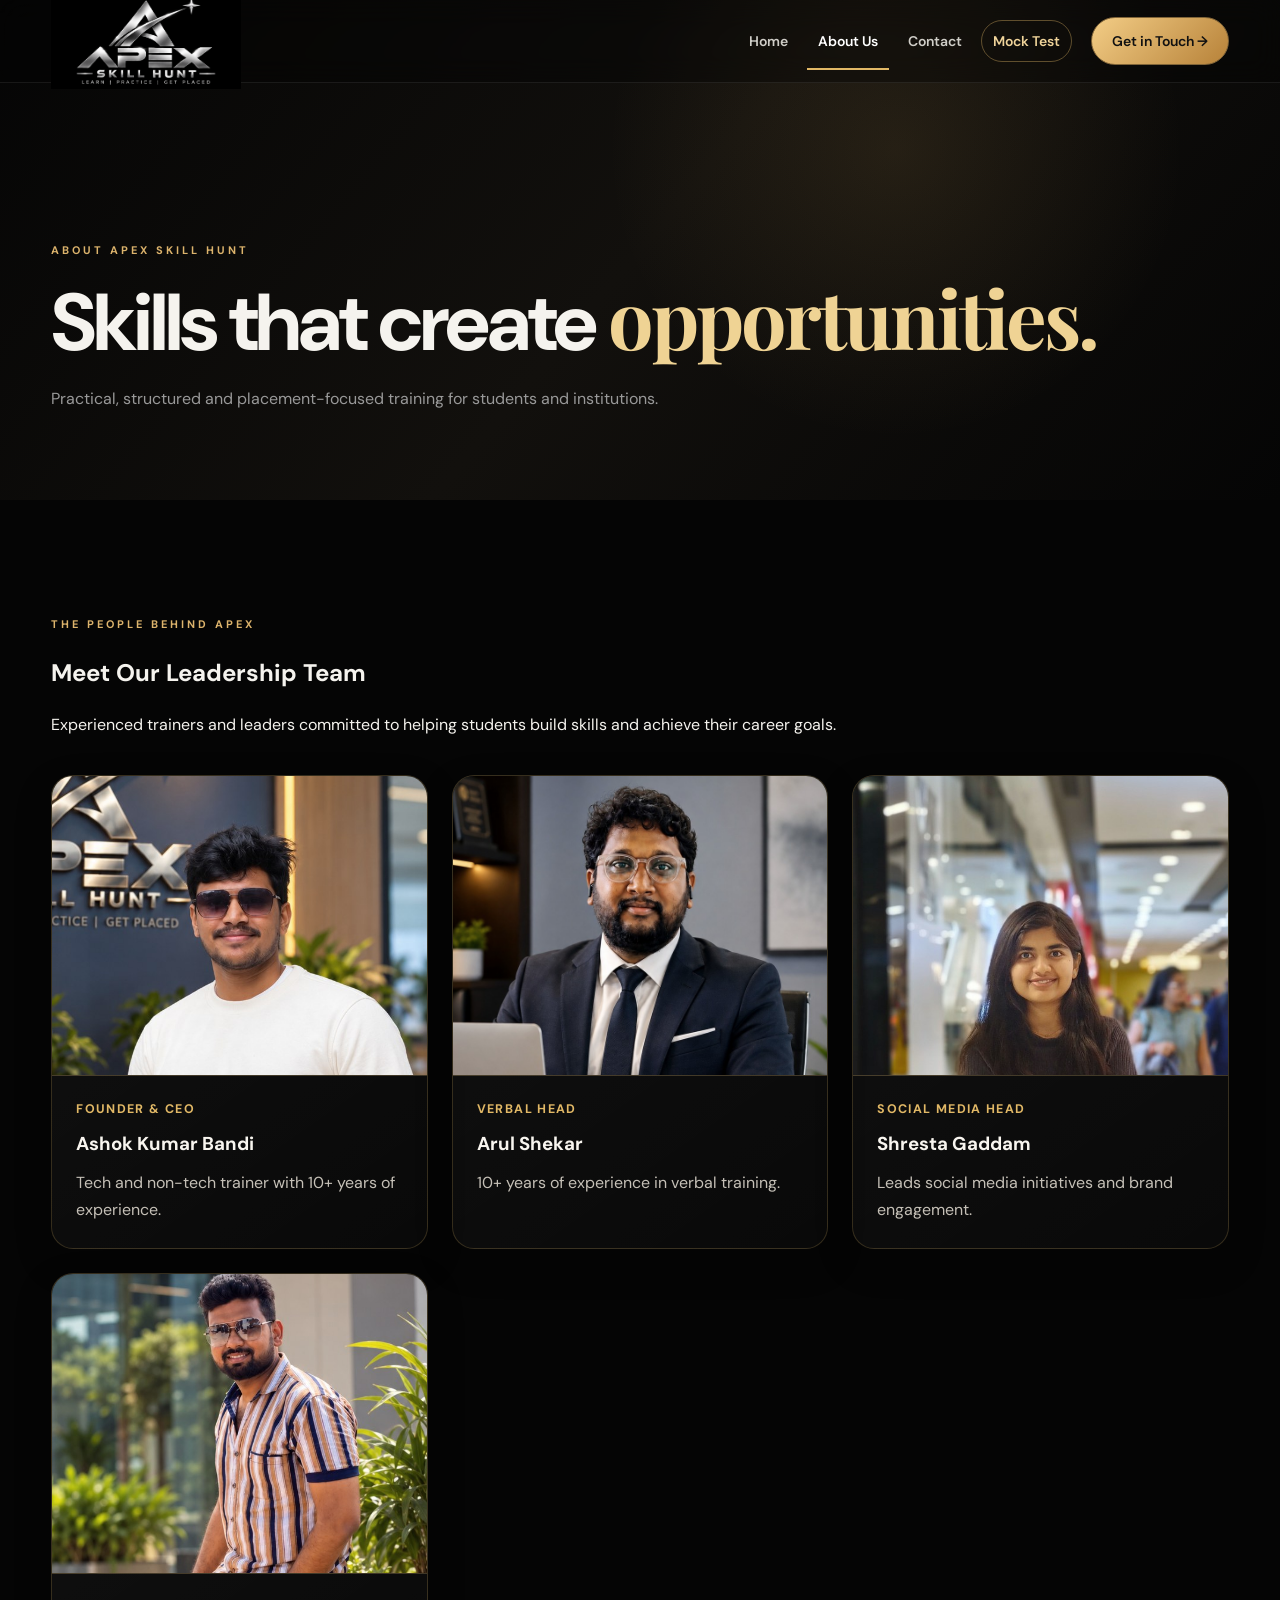
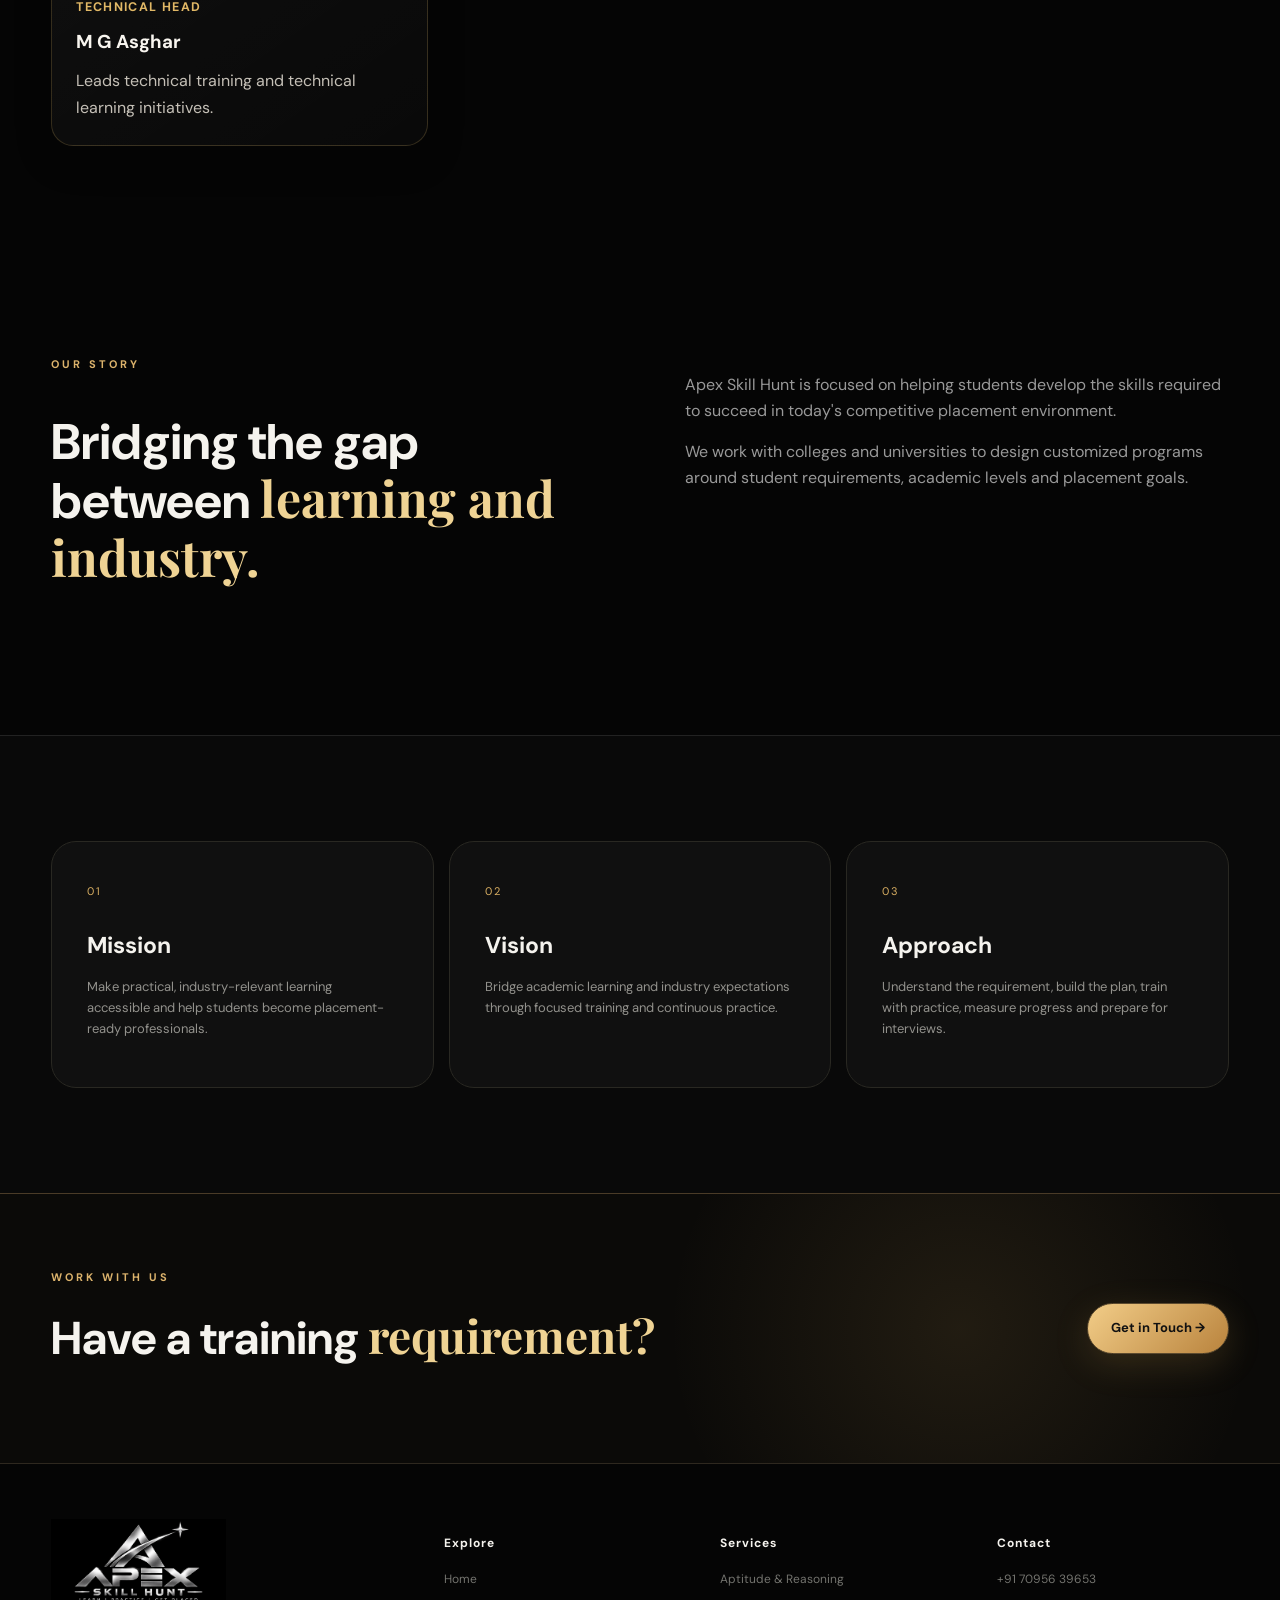
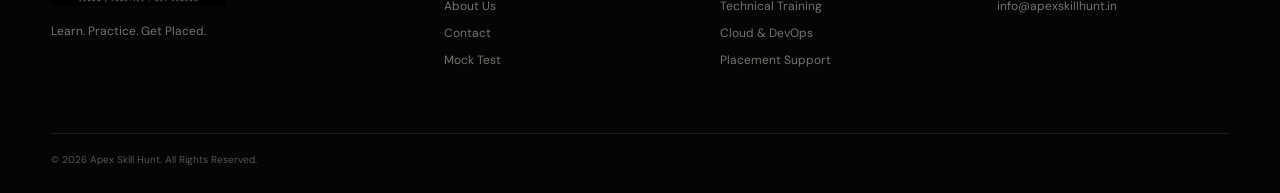
==== about.html @ 74e63c84 "Initial Apex Skill Hunt main website" ====
<!DOCTYPE html>
<html lang="en"><head><meta charset="UTF-8"><meta name="viewport" content="width=device-width,initial-scale=1.0"><title>About Us | Apex Skill Hunt</title><link rel="icon" href="assets/apex-logo.png"><link href="https://fonts.googleapis.com/css2?family=DM+Sans:wght@400;500;600;700&family=Playfair+Display:wght@600;700&display=swap" rel="stylesheet"><link rel="stylesheet" href="styles.css"></head>
<body>
<header class="site-header" id="header"><div class="container nav"><a class="brand" href="index.html"><img src="assets/apex-logo.png" alt="Apex Skill Hunt"></a><button class="menu">☰</button><nav><a href="index.html">Home</a><a class="active" href="about.html">About Us</a><a href="contact.html">Contact</a><a class="mock-test-link" href="#" data-link-pending="true" title="Mock Test link will be added soon">Mock Test</a><a class="nav-button" href="contact.html">Get in Touch →</a></nav></div></header>
<main>
<section class="page-hero"><div class="container reveal"><div class="eyebrow">ABOUT APEX SKILL HUNT</div><h1>Skills that create <em>opportunities.</em></h1><p>Practical, structured and placement-focused training for students and institutions.</p></div></section>
<section class="section team-section" id="leadership">
  <div class="container">
    <div class="section-heading reveal">
      <p class="eyebrow">THE PEOPLE BEHIND APEX</p>
      <h2>Meet Our <span class="gold-text">Leadership Team</span></h2>
      <p>Experienced trainers and leaders committed to helping students build skills and achieve their career goals.</p>
    </div>
    <div class="team-grid">
      <article class="team-card reveal">
        <div class="team-photo"><img src="assets/team-ashok.jpg" alt="Ashok Kumar Bandi, Founder and CEO" loading="lazy"></div>
        <div class="team-info">
          <p class="team-role">Founder &amp; CEO</p>
          <h3>Ashok Kumar Bandi</h3>
          <p>Tech and non-tech trainer with 10+ years of experience.</p>
        </div>
      </article>
      <article class="team-card reveal">
        <div class="team-photo"><img src="assets/team-arul.jpg" alt="Arul Shekar, Verbal Head" loading="lazy"></div>
        <div class="team-info">
          <p class="team-role">Verbal Head</p>
          <h3>Arul Shekar</h3>
          <p>10+ years of experience in verbal training.</p>
        </div>
      </article>
      <article class="team-card reveal">
        <div class="team-photo"><img src="assets/team-shresta.jpg" alt="Shresta Gaddam, Social Media Head" loading="lazy"></div>
        <div class="team-info">
          <p class="team-role">Social Media Head</p>
          <h3>Shresta Gaddam</h3>
          <p>Leads social media initiatives and brand engagement.</p>
        </div>
      </article>
      <article class="team-card reveal">
        <div class="team-photo"><img src="assets/team-asghar.jpg" alt="M G Asghar, Technical Head" loading="lazy"></div>
        <div class="team-info">
          <p class="team-role">Technical Head</p>
          <h3>M G Asghar</h3>
          <p>Leads technical training and technical learning initiatives.</p>
        </div>
      </article>
    </div>
  </div>
</section>
<section class="section about-grid"><div class="container two-col"><div class="reveal"><div class="eyebrow">OUR STORY</div><h2>Bridging the gap between <em>learning and industry.</em></h2></div><div class="reveal delay-2"><p> Apex Skill Hunt is focused on helping students develop the skills required to succeed in today's competitive placement environment.</p><p>We work with colleges and universities to design customized programs around student requirements, academic levels and placement goals.</p></div></div></section>
<section class="section dark-section"><div class="container value-grid"><article class="pop"><span>01</span><h3>Mission</h3><p>Make practical, industry-relevant learning accessible and help students become placement-ready professionals.</p></article><article class="pop"><span>02</span><h3>Vision</h3><p>Bridge academic learning and industry expectations through focused training and continuous practice.</p></article><article class="pop"><span>03</span><h3>Approach</h3><p>Understand the requirement, build the plan, train with practice, measure progress and prepare for interviews.</p></article></div></section>
<section class="cta"><div class="container cta-inner reveal"><div><div class="eyebrow">WORK WITH US</div><h2>Have a training <em>requirement?</em></h2></div><a class="btn gold" href="contact.html">Get in Touch →</a></div></section>





</main>



<footer><div class="container footer-grid"><div><img src="assets/apex-logo.png" class="footer-logo"><p>Learn. Practice. Get Placed.</p></div><div><h4>Explore</h4><a href="index.html">Home</a><a href="about.html">About Us</a><a href="contact.html">Contact</a><a class="mock-test-link" href="#" data-link-pending="true" title="Mock Test link will be added soon">Mock Test</a></div><div><h4>Services</h4><span>Aptitude & Reasoning</span><span>Technical Training</span><span>Cloud & DevOps</span><span>Placement Support</span></div><div><h4>Contact</h4><a href="tel:+917095639653">+91 70956 39653</a><a href="mailto:info@apexskillhunt.in">info@apexskillhunt.in</a></div></div><div class="container copyright">© 2026 Apex Skill Hunt. All Rights Reserved.</div></footer>
<script src="script.js"></script></body></html>
---- styles.css ----
*{box-sizing:border-box}html{scroll-behavior:smooth;scroll-padding-top:90px}body{margin:0;background:#050505;color:#f5f3ee;font-family:"DM Sans",Arial,sans-serif;line-height:1.6;overflow-x:hidden}a{text-decoration:none;color:inherit}.container{width:min(1180px,92%);margin:auto}.site-header{position:fixed;top:0;left:0;right:0;z-index:50;background:rgba(3,3,3,.38);backdrop-filter:blur(14px);border-bottom:1px solid rgba(255,255,255,.08);transition:.35s}.site-header.scrolled{background:rgba(4,4,4,.94);border-color:#4a3923;box-shadow:0 12px 40px #000}.nav{height:82px;display:flex;align-items:center;justify-content:space-between}.brand img{width:190px;display:block}.nav nav{display:flex;align-items:center;gap:30px;font-size:14px;font-weight:600}.nav nav>a{color:#d0cec8;position:relative}.nav nav>a:hover,.nav nav .active{color:#fff}.nav .active:after{content:"";position:absolute;left:0;right:0;bottom:-9px;height:2px;background:#e1b866}.nav-button{padding:12px 20px;border:1px solid #806438;border-radius:999px!important;background:linear-gradient(135deg,#f3cd86,#b78239);color:#111!important}.menu{display:none;background:none;border:0;color:#fff;font-size:25px}.hero{height:760px;min-height:100svh;position:relative;display:flex;align-items:center;overflow:hidden}.hero-image{position:absolute;inset:-3%;background-image:url("https://images.unsplash.com/photo-1522202176988-66273c2fd55f?auto=format&fit=crop&w=2200&q=90");background-size:cover;background-position:center;transform:scale(1.03);animation:heroZoom 14s ease-in-out infinite alternate}.hero-overlay{position:absolute;inset:0;background:linear-gradient(90deg,rgba(0,0,0,.95) 0%,rgba(0,0,0,.80) 43%,rgba(0,0,0,.33) 72%,rgba(0,0,0,.66) 100%),linear-gradient(0deg,rgba(0,0,0,.78),transparent 35%)}.hero-inner{position:relative;z-index:2;display:grid;grid-template-columns:1fr 310px;gap:60px;align-items:center;padding-top:50px}.eyebrow{font-size:11px;letter-spacing:3px;color:#dcb36c;font-weight:700}.hero h1,.page-hero h1{font-size:clamp(48px,6.3vw,82px);line-height:1.02;letter-spacing:-3px;margin:16px 0 22px;font-weight:700}.hero h1 em,.page-hero h1 em,h2 em{font-family:"Playfair Display",serif;color:#efd394;font-style:normal}.hero-copy>p{max-width:600px;color:#dedbd4;font-size:17px}.actions{display:flex;gap:14px;margin-top:28px}.btn{display:inline-flex;align-items:center;gap:15px;padding:14px 23px;border-radius:999px;border:1px solid #5c4a2e;font-weight:700;font-size:13px;transition:.3s}.btn:hover{transform:translateY(-3px)}.btn.gold{background:linear-gradient(135deg,#f2cd88,#b9833d);color:#111;box-shadow:0 10px 35px rgba(207,161,78,.18)}.btn.ghost{border-color:#c4a463;color:#fff;background:rgba(0,0,0,.22)}.side-card{border:1px solid #6c5530;border-radius:24px;padding:22px;background:rgba(10,10,10,.64);backdrop-filter:blur(10px)}.side-card div{display:flex;align-items:center;gap:15px;padding:17px 0;border-bottom:1px solid rgba(255,255,255,.14)}.side-card div:last-child{border:0}.side-card b{color:#edc978;font-size:23px;width:28px;text-align:center}.side-card span{font-size:14px}.hero-curve{position:absolute;bottom:-90px;left:-5%;width:110%;height:150px;border-radius:50% 50% 0 0;background:#070707;border-top:1px solid #725b35}.section{padding:105px 0}.services{background:#070707}.section-head{max-width:760px;margin-bottom:44px}.section-head.compact{margin-bottom:30px}.section-head h2{font-size:48px;line-height:1.08;letter-spacing:-1.5px;margin:12px 0}.section-head p{color:#888;font-size:14px}.service-grid{display:grid;grid-template-columns:repeat(3,1fr);gap:15px}.service{position:relative;min-height:255px;padding:29px;border:1px solid #292822;border-radius:25px;background:linear-gradient(145deg,#141414,#090909);transition:.45s cubic-bezier(.22,1,.36,1);overflow:hidden}.service:after{content:"";position:absolute;left:-30%;right:-30%;top:0;height:1px;background:#d9ad5b;opacity:.6;transform:translateX(-50%);transition:.6s}.service:hover{transform:translateY(-8px);border-color:#5e4b2d;box-shadow:0 25px 60px #000}.service:hover:after{transform:translateX(50%)}.number{position:absolute;right:24px;top:22px;color:#57564f;font-size:11px}.service-icon{color:#edc978;font-size:28px;margin-bottom:22px}.service h3{font-size:20px;margin:0 0 9px}.service p{font-size:13px;color:#96948e;max-width:290px}.split-section{background:linear-gradient(120deg,#0a0a0a,#11100d,#080808)}.split-grid{display:grid;grid-template-columns:1fr 1fr;gap:75px;align-items:center}.split-copy h2{font-size:49px;line-height:1.1;margin:14px 0}.split-copy>p{color:#999;max-width:570px}.mini-stats{display:flex;gap:0;margin-top:35px;border-top:1px solid #2b2a26}.mini-stats div{padding:18px 25px 0 0;margin-right:25px;border-right:1px solid #2b2a26}.mini-stats strong{display:block;color:#e5be72;font-size:11px}.mini-stats span{font-size:12px;color:#aaa}.student-photo{height:500px;border-radius:30px;overflow:hidden;border:1px solid #493b27;position:relative}.student-photo img{width:100%;height:100%;object-fit:cover;transition:transform 1s}.student-photo:hover img{transform:scale(1.05)}.photo-caption{position:absolute;bottom:20px;left:20px;border:1px solid #725a35;background:rgba(0,0,0,.62);backdrop-filter:blur(8px);padding:10px 15px;border-radius:999px;font-size:11px;letter-spacing:1px;color:#eac879}.partners{background:#050505}.partner-block+.partner-block{margin-top:90px}.logo-grid{display:grid;gap:14px}.college-grid{grid-template-columns:repeat(4,1fr)}.company-grid{grid-template-columns:repeat(5,1fr)}.logo-card{min-height:125px;border:1px solid #2b2924;border-radius:22px;background:linear-gradient(145deg,#121212,#090909);display:flex;flex-direction:column;align-items:center;justify-content:center;text-align:center;padding:20px;transition:.4s}.logo-card:hover{transform:translateY(-6px);border-color:#6b542e;box-shadow:0 18px 45px #000}.logo-text{font-weight:800;line-height:1.05}.logo-text.vignan{color:#f0e7e1;font-size:19px}.logo-text.seat{color:#d9dfd4;font-size:29px}.logo-text.mmu{color:#e5e5e5;font-size:28px}.logo-text.shiv{color:#e34d3f;font-size:17px}.logo-card small{color:#777;margin-top:9px;font-size:10px}.company{font-size:21px;font-weight:800;color:#f0f0ed;min-height:105px}.company:nth-child(1){color:#df343d}.company:nth-child(2){color:#f0f0ee}.company:nth-child(3){color:#e83a35}.company.google{color:#4f91ff}.company.amazon{color:#f4f1e9;background:#fff}.company.amazon span{display:block;color:#f0a21b;font-size:9px;margin-top:-3px}.experiences{background:#090909}.experience-grid{display:grid;grid-template-columns:1.3fr .85fr .85fr;gap:15px}.experience-card{height:390px;border-radius:28px;overflow:hidden;border:1px solid #302e29;position:relative;background:#111}.experience-card img{width:100%;height:100%;object-fit:cover;transition:1s}.experience-card:after{content:"";position:absolute;inset:0;background:linear-gradient(0deg,rgba(0,0,0,.9),transparent 60%)}.experience-card:hover img{transform:scale(1.06)}.experience-card>div{position:absolute;left:25px;bottom:24px;z-index:2}.experience-card span{font-size:10px;letter-spacing:2px;color:#e3bd73;text-transform:uppercase}.experience-card h3{font-size:23px;margin:7px 0}.testimonial-row{display:grid;grid-template-columns:repeat(3,1fr);gap:14px;margin-top:15px}.testimonial{border:1px solid #292824;border-radius:22px;background:#0d0d0d;padding:25px}.testimonial>b{font-family:"Playfair Display";font-size:40px;color:#e0b965}.testimonial p{color:#aaa;font-size:13px;min-height:64px}.testimonial strong{display:block;font-size:12px}.testimonial small{color:#6f6f6a;font-size:10px}.cta{padding:75px 0;border-top:1px solid #4a3b27;border-bottom:1px solid #2e281f;background:radial-gradient(circle at 75% 50%,rgba(215,172,94,.11),transparent 30%),#0b0a08}.cta-inner{display:flex;align-items:center;justify-content:space-between;gap:35px}.cta h2{font-size:46px;margin:12px 0}.cta p{color:#888}.page-hero{min-height:500px;padding-top:170px;display:flex;align-items:center;background:radial-gradient(circle at 70% 30%,rgba(218,173,94,.11),transparent 30%),linear-gradient(130deg,#050505,#12100d,#050505)}.page-hero p:last-child{color:#999;max-width:620px}.two-col{display:grid;grid-template-columns:1fr 1fr;gap:90px}.two-col h2{font-size:50px;line-height:1.1}.two-col p{color:#999}.dark-section{background:#090909;border-top:1px solid #222}.value-grid{display:grid;grid-template-columns:repeat(3,1fr);gap:15px}.value-grid article{padding:35px;border:1px solid #292822;border-radius:25px;background:#101010}.value-grid article>span{color:#d8ae62;font-size:11px;letter-spacing:2px}.value-grid h3{font-size:23px;margin:25px 0 10px}.value-grid p{color:#92918c;font-size:13px}.contact-layout{display:grid;grid-template-columns:.8fr 1.2fr;gap:90px}.contact-layout h2{font-size:50px}.contact-layout>div>p{color:#999}.contact-line{display:flex;justify-content:space-between;gap:20px;border-bottom:1px solid #262521;padding:17px 0;font-size:13px}.contact-line b{color:#777}.contact-line a{color:#e2bd75}.contact-form{border:1px solid #2d2b27;border-radius:28px;padding:32px;background:#0e0e0e}.contact-form label{display:block;font-size:11px;color:#888;margin-bottom:17px}.contact-form input,.contact-form textarea{display:block;width:100%;margin-top:7px;padding:14px 16px;border:1px solid #30302b;border-radius:15px;background:#070707;color:#fff;font:inherit;outline:0}.contact-form input:focus,.contact-form textarea:focus{border-color:#a27d43}.form-success{display:none;color:#dcb66d;font-size:11px}.footer-logo{width:175px}.footer-grid{display:grid;grid-template-columns:1.5fr 1fr 1fr 1fr;gap:45px;padding:55px 0}.footer-grid h4{font-size:12px;letter-spacing:1px}.footer-grid a,.footer-grid span,.footer-grid p{display:block;color:#73736e;font-size:12px;margin:8px 0}.copyright{border-top:1px solid #1d1d1a;padding:18px 0 25px;color:#555;font-size:10px}.reveal,.pop{opacity:0;transform:translateY(30px) scale(.96);filter:blur(3px);transition:opacity .8s ease,transform .9s cubic-bezier(.16,1,.3,1),filter .7s ease}.revealed{opacity:1;transform:translateY(0) scale(1);filter:blur(0)}.delay-2{transition-delay:.15s}@keyframes heroZoom{from{transform:scale(1.03)}to{transform:scale(1.10)}}@media(max-width:900px){.nav nav{display:none}.menu{display:block}.hero-inner{grid-template-columns:1fr}.hero-side{display:none}.service-grid,.company-grid{grid-template-columns:1fr 1fr}.college-grid{grid-template-columns:1fr 1fr}.split-grid,.two-col,.contact-layout{grid-template-columns:1fr}.experience-grid{grid-template-columns:1fr 1fr}.experience-card.large{grid-column:1/-1}.testimonial-row{grid-template-columns:1fr}.footer-grid{grid-template-columns:1fr 1fr}.cta-inner{flex-direction:column;align-items:flex-start}}@media(max-width:620px){.brand img{width:145px}.nav{height:70px}.hero{min-height:760px}.hero h1,.page-hero h1{font-size:45px;letter-spacing:-2px}.hero-copy>p{font-size:14px}.actions{flex-direction:column;align-items:flex-start}.section{padding:72px 0}.section-head h2,.split-copy h2,.two-col h2,.contact-layout h2,.cta h2{font-size:36px}.service-grid,.college-grid,.company-grid,.experience-grid,.footer-grid{grid-template-columns:1fr}.experience-card.large{grid-column:auto}.experience-card{height:340px}.student-photo{height:380px}.mini-stats{flex-direction:column}.mini-stats div{border-right:0;border-bottom:1px solid #2b2a26;padding-bottom:13px}.page-hero{min-height:430px;padding-top:125px}.hero-curve{bottom:-105px}}\n

/* Global interaction polish: subtle champagne glow on hover/focus */
:root { --apex-glow: rgba(225, 184, 102, .28); --apex-gold: #e1b866; }
.nav nav > a:not(.nav-button) {
  padding: 9px 11px;
  margin: -9px -11px;
  border-radius: 999px;
  transition: color .25s ease, background .25s ease, box-shadow .25s ease, text-shadow .25s ease, transform .25s ease;
}
.nav nav > a:not(.nav-button):hover,
.nav nav > a:not(.nav-button):focus-visible {
  color: #fff;
  background: rgba(225,184,102,.09);
  box-shadow: 0 0 0 1px rgba(225,184,102,.22), 0 0 22px var(--apex-glow);
  text-shadow: 0 0 12px rgba(255,231,177,.4);
}
.nav .mock-test-link {
  color: #f0d49a !important;
  border: 1px solid rgba(225,184,102,.38);
}
.nav .mock-test-link:hover,
.nav .mock-test-link:focus-visible {
  background: rgba(225,184,102,.16) !important;
  box-shadow: 0 0 0 1px rgba(225,184,102,.35), 0 0 28px rgba(225,184,102,.3) !important;
}
.nav-button, .btn, button, .logo-card, .testimonial, .value-grid article,
.contact-form, .contact-form input, .contact-form textarea, .contact-line a,
.footer-grid a, .side-card, .photo-caption {
  transition: border-color .3s ease, box-shadow .3s ease, background-color .3s ease,
              color .3s ease, transform .3s ease, filter .3s ease;
}
.nav-button:hover, .btn:hover, button:hover {
  box-shadow: 0 0 0 1px rgba(225,184,102,.3), 0 0 26px var(--apex-glow);
  filter: brightness(1.08);
}
.logo-card:hover, .testimonial:hover, .value-grid article:hover {
  border-color: rgba(225,184,102,.75);
  box-shadow: 0 12px 38px rgba(0,0,0,.45), 0 0 25px rgba(225,184,102,.12);
}
.contact-form input:hover, .contact-form textarea:hover,
.contact-form input:focus, .contact-form textarea:focus {
  border-color: #b99557;
  box-shadow: 0 0 0 3px rgba(225,184,102,.08), 0 0 22px rgba(225,184,102,.08);
}
.contact-line a:hover, .footer-grid a:hover {
  color: #f1d18b;
  text-shadow: 0 0 12px rgba(225,184,102,.35);
}
a:focus-visible, button:focus-visible, input:focus-visible, textarea:focus-visible {
  outline: 2px solid #e1b866;
  outline-offset: 4px;
}
@media (prefers-reduced-motion: reduce) {
  *, *::before, *::after { scroll-behavior: auto !important; transition-duration: .01ms !important; animation-duration: .01ms !important; }
}


/* Leadership team cards and photo placeholders */
.team-section { position: relative; }
.team-grid { display:grid; grid-template-columns:repeat(3,minmax(0,1fr)); gap:24px; margin-top:38px; }
.team-card { overflow:hidden; border:1px solid rgba(225,184,102,.2); border-radius:22px; background:linear-gradient(145deg,rgba(255,255,255,.055),rgba(255,255,255,.018)); box-shadow:0 14px 36px rgba(0,0,0,.22); transition:transform .3s ease,border-color .3s ease,box-shadow .3s ease; }
.team-card:hover { transform:translateY(-7px); border-color:rgba(225,184,102,.72); box-shadow:0 18px 42px rgba(0,0,0,.38),0 0 26px rgba(225,184,102,.14); }
.team-photo-placeholder { min-height:260px; display:flex; flex-direction:column; align-items:center; justify-content:center; gap:10px; color:#e1b866; background:radial-gradient(circle at 50% 38%,rgba(225,184,102,.16),transparent 42%),linear-gradient(145deg,#25231f,#111 68%); border-bottom:1px solid rgba(225,184,102,.18); }
.photo-initials { display:grid; place-items:center; width:94px; height:94px; border:1px solid rgba(225,184,102,.65); border-radius:50%; background:rgba(0,0,0,.28); color:#f0d49a; font-family:Georgia,serif; font-size:30px; letter-spacing:2px; box-shadow:0 0 30px rgba(225,184,102,.12); }
.photo-note { color:#b9b3a8; font-size:.78rem; letter-spacing:.08em; text-transform:uppercase; }
.team-info { padding:24px; }
.team-role { margin:0 0 9px; color:#e1b866; font-size:.78rem; font-weight:700; letter-spacing:.11em; text-transform:uppercase; }
.team-info h3 { margin:0 0 10px; color:#f8f5ef; }
.team-info p:last-child { margin:0; color:#c5c0b7; line-height:1.7; }
@media(max-width:850px) { .team-grid { grid-template-columns:repeat(2,minmax(0,1fr)); } }
@media(max-width:580px) { .team-grid { grid-template-columns:1fr; } .team-photo-placeholder { min-height:230px; } }

/* Leadership portraits with hover zoom */
.team-photo { height:280px; overflow:hidden; background:linear-gradient(145deg,#25231f,#111); border-bottom:1px solid rgba(225,184,102,.18); }
.team-photo img { display:block; width:100%; height:100%; object-fit:cover; object-position:center 28%; filter:saturate(.92); transition:transform .55s cubic-bezier(.2,.75,.25,1),filter .4s ease; }
.team-card:hover .team-photo img { transform:scale(1.07); filter:saturate(1.08) brightness(1.04); }
.team-card:hover .team-info { background:rgba(225,184,102,.025); }
@media(max-width:580px) { .team-photo { height:300px; } }

/* Centered leadership portraits */
.team-photo { height: 300px; overflow: hidden; }
.team-photo img {
  width: 100%;
  height: 100%;
  display: block;
  object-fit: cover;
  object-position: center 24%;
  transition: transform .55s cubic-bezier(.2,.75,.25,1), filter .4s ease;
}
.team-card:hover .team-photo img {
  transform: scale(1.045);
  filter: saturate(1.06) brightness(1.04);
}
@media (max-width: 580px) {
  .team-photo { height: 320px; }
  .team-photo img { object-position: center 22%; }
}

/* Real classroom photo gallery: two continuous lanes moving in opposite directions */
.classroom-gallery { overflow: hidden; }
.classroom-gallery .section-head { max-width: 760px; }
.classroom-gallery .section-head p { max-width: 650px; color: var(--muted, #bcb7ae); }
.classroom-marquee {
  width: 100%;
  overflow: hidden;
  margin-top: 24px;
  padding: 4px 0 10px;
  mask-image: linear-gradient(to right, transparent, #000 4%, #000 96%, transparent);
}
.classroom-marquee-second { margin-top: 8px; }
.marquee-track {
  display: flex;
  width: max-content;
  gap: 20px;
  will-change: transform;
}
.marquee-forward { animation: classroom-scroll-left 58s linear infinite; }
.marquee-reverse { animation: classroom-scroll-right 52s linear infinite; }
.classroom-marquee:hover .marquee-track { animation-play-state: paused; }
.classroom-shot {
  position: relative;
  flex: 0 0 clamp(280px, 35vw, 510px);
  height: clamp(190px, 23vw, 300px);
  margin: 0;
  overflow: hidden;
  border-radius: 20px;
  border: 1px solid rgba(225,184,102,.24);
  background: #171614;
  box-shadow: 0 14px 34px rgba(0,0,0,.24);
}
.classroom-shot img {
  width: 100%;
  height: 100%;
  display: block;
  object-fit: cover;
  object-position: center;
  transition: transform .55s ease, filter .45s ease;
}
.classroom-shot::after {
  content: "";
  position: absolute;
  inset: 35% 0 0;
  background: linear-gradient(transparent, rgba(0,0,0,.78));
  pointer-events: none;
}
.classroom-shot figcaption {
  position: absolute;
  z-index: 1;
  left: 18px;
  right: 18px;
  bottom: 16px;
  color: #fff;
  font-size: .95rem;
  font-weight: 600;
  letter-spacing: .02em;
  text-shadow: 0 2px 12px rgba(0,0,0,.55);
}
.classroom-shot:hover {
  border-color: rgba(225,184,102,.75);
  box-shadow: 0 16px 38px rgba(0,0,0,.34), 0 0 24px rgba(225,184,102,.12);
}
.classroom-shot:hover img { transform: scale(1.055); filter: brightness(1.08); }
@keyframes classroom-scroll-left { from { transform: translateX(0); } to { transform: translateX(-50%); } }
@keyframes classroom-scroll-right { from { transform: translateX(-50%); } to { transform: translateX(0); } }
@media (max-width: 600px) {
  .marquee-track { gap: 12px; }
  .classroom-shot { flex-basis: 82vw; height: 210px; border-radius: 16px; }
  .classroom-shot figcaption { left: 14px; bottom: 13px; font-size: .88rem; }
}
@media (prefers-reduced-motion: reduce) {
  .marquee-forward, .marquee-reverse { animation: none; }
  .classroom-marquee { overflow-x: auto; }
}
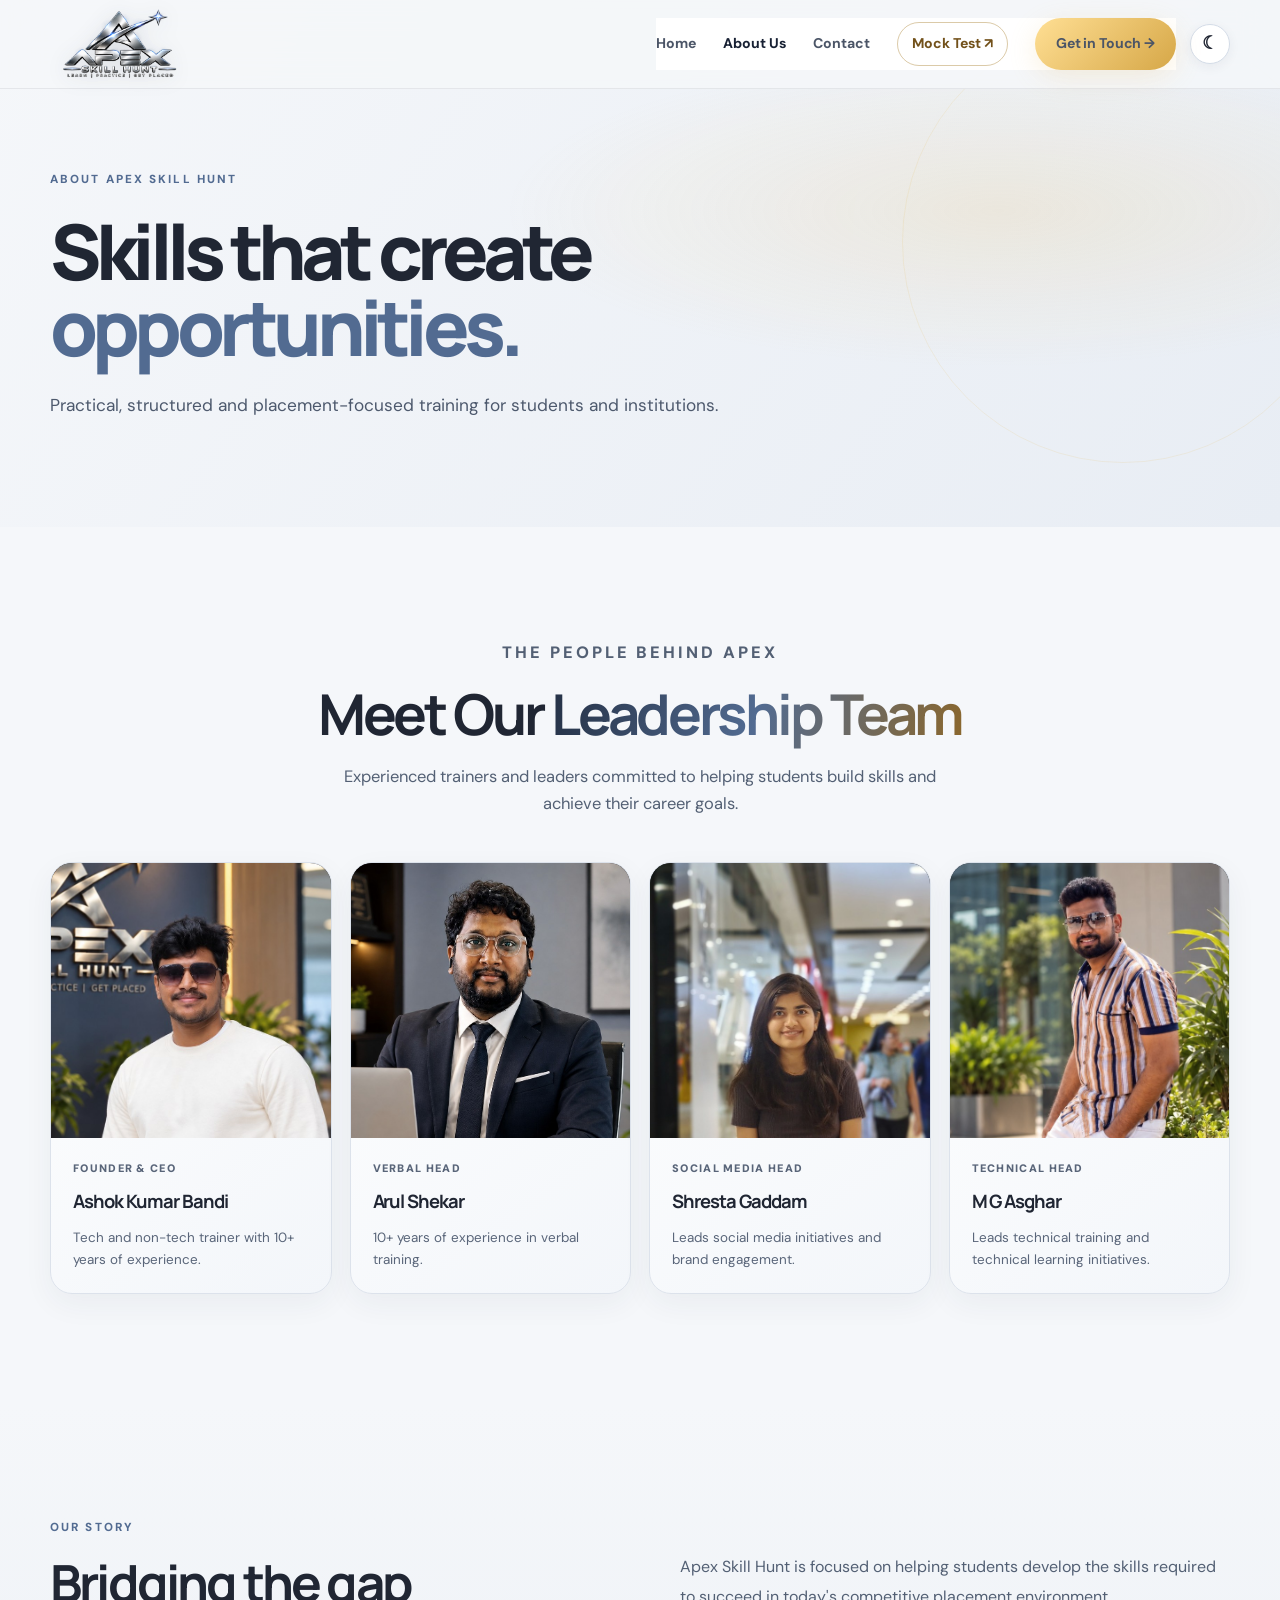
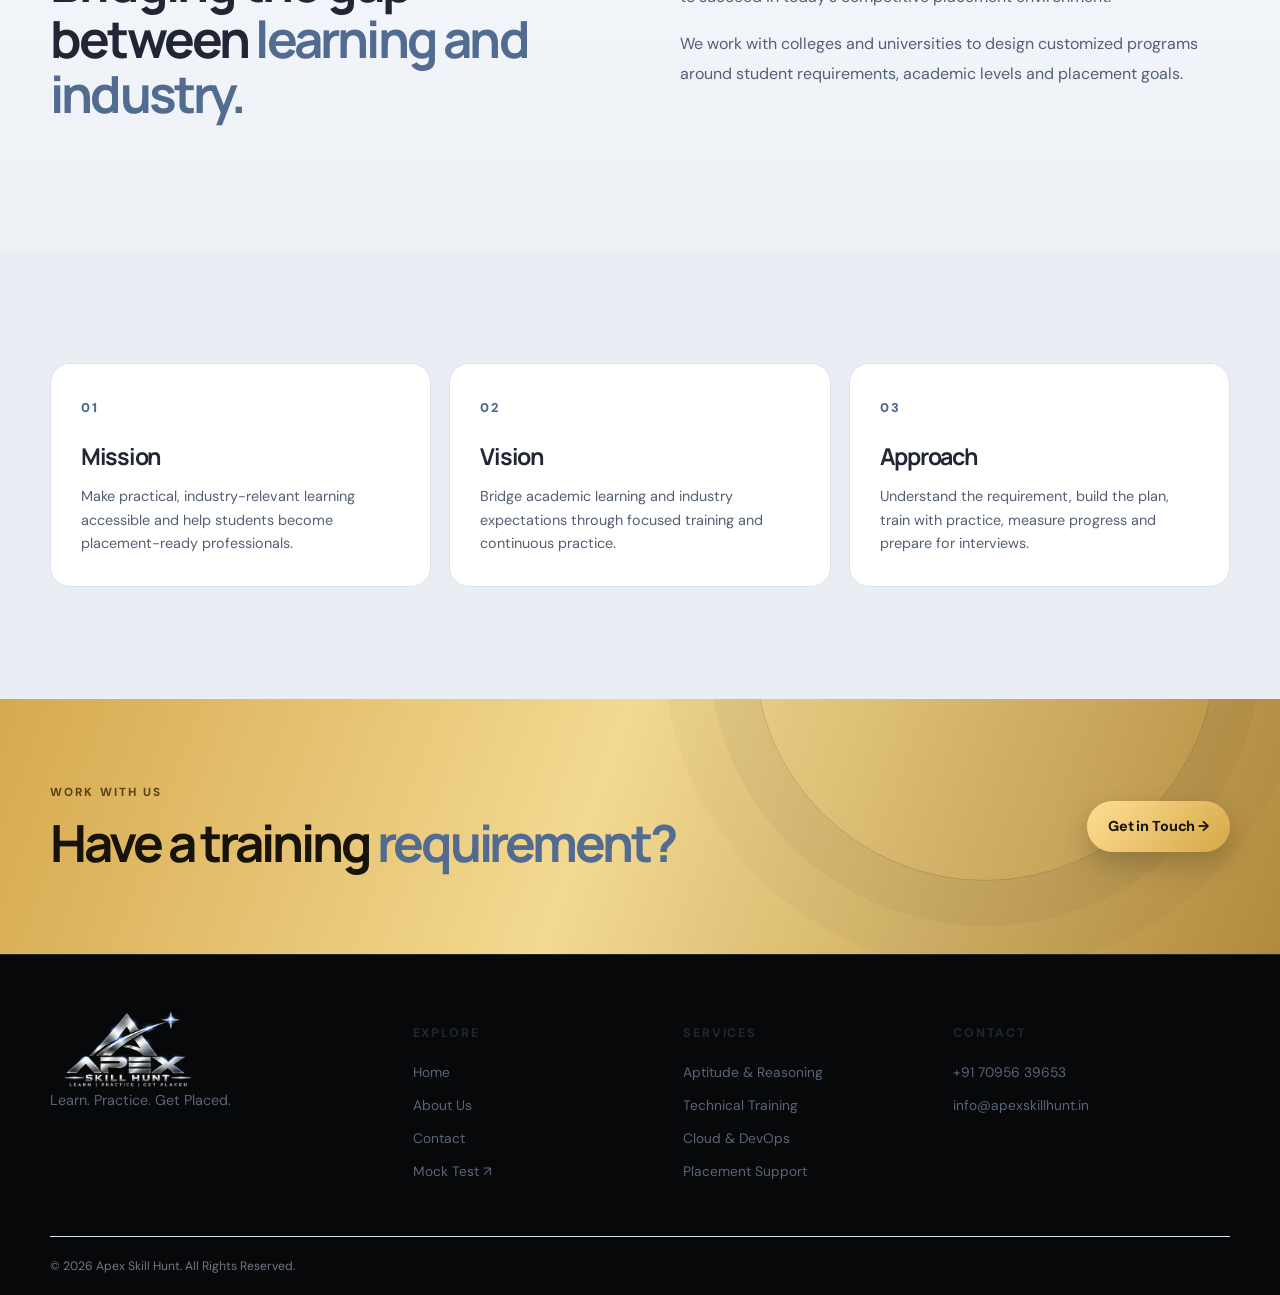
==== commit cf8b9ace: "modern style scrolling" ====
--- a/about.html
+++ b/about.html
@@ -1,7 +1,22 @@
 <!DOCTYPE html>
-<html lang="en"><head><meta charset="UTF-8"><meta name="viewport" content="width=device-width,initial-scale=1.0"><title>About Us | Apex Skill Hunt</title><link rel="icon" href="assets/apex-logo.png"><link href="https://fonts.googleapis.com/css2?family=DM+Sans:wght@400;500;600;700&family=Playfair+Display:wght@600;700&display=swap" rel="stylesheet"><link rel="stylesheet" href="styles.css"></head>
+<html lang="en"><head><meta charset="UTF-8"><meta name="viewport" content="width=device-width,initial-scale=1.0"><meta name="theme-color" content="#08090b"><meta name="description" content="Apex Skill Hunt partners with colleges for practical technical, aptitude, coding and placement-readiness training."><title>About Us | Apex Skill Hunt</title><link rel="icon" href="assets/apex-logo.png"><link href="https://fonts.googleapis.com/css2?family=DM+Sans:wght@400;500;600;700&family=Playfair+Display:wght@600;700&display=swap" rel="stylesheet"><script data-theme-bootstrap>
+(() => {
+  try {
+    const saved = localStorage.getItem('apex-theme');
+    const choice = saved === 'light' || saved === 'dark' ? saved : 'system';
+    const systemDark = window.matchMedia && window.matchMedia('(prefers-color-scheme: dark)').matches;
+    document.documentElement.dataset.themeChoice = choice;
+    document.documentElement.dataset.theme = choice === 'system' ? (systemDark ? 'dark' : 'light') : choice;
+  } catch (_) {
+    const dark = window.matchMedia && window.matchMedia('(prefers-color-scheme: dark)').matches;
+    document.documentElement.dataset.themeChoice = 'system';
+    document.documentElement.dataset.theme = dark ? 'dark' : 'light';
+  }
+})();
+</script>
+<link rel="stylesheet" href="styles.css"></head>
 <body>
-<header class="site-header" id="header"><div class="container nav"><a class="brand" href="index.html"><img src="assets/apex-logo.png" alt="Apex Skill Hunt"></a><button class="menu">☰</button><nav><a href="index.html">Home</a><a class="active" href="about.html">About Us</a><a href="contact.html">Contact</a><a class="mock-test-link" href="#" data-link-pending="true" title="Mock Test link will be added soon">Mock Test</a><a class="nav-button" href="contact.html">Get in Touch →</a></nav></div></header>
+<header class="site-header" id="header"><div class="container nav"><a class="brand" href="index.html"><img src="assets/apex-logo.png" alt="Apex Skill Hunt"></a><button class="theme-toggle" type="button" data-theme-toggle aria-label="Switch to light mode" aria-pressed="false"><span class="theme-toggle-icon" aria-hidden="true">☼</span><span class="theme-toggle-label">Light mode</span></button><button class="menu">☰</button><nav><a href="index.html">Home</a><a class="active" href="about.html">About Us</a><a href="contact.html">Contact</a><a class="mock-test-link" href="https://exams.apexskillhunt.in">Mock Test ↗</a><a class="nav-button" href="contact.html">Get in Touch →</a></nav></div></header>
 <main>
 <section class="page-hero"><div class="container reveal"><div class="eyebrow">ABOUT APEX SKILL HUNT</div><h1>Skills that create <em>opportunities.</em></h1><p>Practical, structured and placement-focused training for students and institutions.</p></div></section>
 <section class="section team-section" id="leadership">
@@ -59,5 +74,6 @@
 
 
 
-<footer><div class="container footer-grid"><div><img src="assets/apex-logo.png" class="footer-logo"><p>Learn. Practice. Get Placed.</p></div><div><h4>Explore</h4><a href="index.html">Home</a><a href="about.html">About Us</a><a href="contact.html">Contact</a><a class="mock-test-link" href="#" data-link-pending="true" title="Mock Test link will be added soon">Mock Test</a></div><div><h4>Services</h4><span>Aptitude & Reasoning</span><span>Technical Training</span><span>Cloud & DevOps</span><span>Placement Support</span></div><div><h4>Contact</h4><a href="tel:+917095639653">+91 70956 39653</a><a href="mailto:info@apexskillhunt.in">info@apexskillhunt.in</a></div></div><div class="container copyright">© 2026 Apex Skill Hunt. All Rights Reserved.</div></footer>
-<script src="script.js"></script></body></html>+<footer><div class="container footer-grid"><div><img src="assets/apex-logo.png" class="footer-logo"><p>Learn. Practice. Get Placed.</p></div><div><h4>Explore</h4><a href="index.html">Home</a><a href="about.html">About Us</a><a href="contact.html">Contact</a><a class="mock-test-link" href="https://exams.apexskillhunt.in">Mock Test ↗</a></div><div><h4>Services</h4><span>Aptitude & Reasoning</span><span>Technical Training</span><span>Cloud & DevOps</span><span>Placement Support</span></div><div><h4>Contact</h4><a href="tel:+917095639653">+91 70956 39653</a><a href="mailto:info@apexskillhunt.in">info@apexskillhunt.in</a></div></div><div class="container copyright">© 2026 Apex Skill Hunt. All Rights Reserved.</div></footer>
+<script src="script.js"></script><script src="theme.js" defer></script>
+</body></html>
--- a/styles.css
+++ b/styles.css
@@ -1,174 +1,230 @@
-*{box-sizing:border-box}html{scroll-behavior:smooth;scroll-padding-top:90px}body{margin:0;background:#050505;color:#f5f3ee;font-family:"DM Sans",Arial,sans-serif;line-height:1.6;overflow-x:hidden}a{text-decoration:none;color:inherit}.container{width:min(1180px,92%);margin:auto}.site-header{position:fixed;top:0;left:0;right:0;z-index:50;background:rgba(3,3,3,.38);backdrop-filter:blur(14px);border-bottom:1px solid rgba(255,255,255,.08);transition:.35s}.site-header.scrolled{background:rgba(4,4,4,.94);border-color:#4a3923;box-shadow:0 12px 40px #000}.nav{height:82px;display:flex;align-items:center;justify-content:space-between}.brand img{width:190px;display:block}.nav nav{display:flex;align-items:center;gap:30px;font-size:14px;font-weight:600}.nav nav>a{color:#d0cec8;position:relative}.nav nav>a:hover,.nav nav .active{color:#fff}.nav .active:after{content:"";position:absolute;left:0;right:0;bottom:-9px;height:2px;background:#e1b866}.nav-button{padding:12px 20px;border:1px solid #806438;border-radius:999px!important;background:linear-gradient(135deg,#f3cd86,#b78239);color:#111!important}.menu{display:none;background:none;border:0;color:#fff;font-size:25px}.hero{height:760px;min-height:100svh;position:relative;display:flex;align-items:center;overflow:hidden}.hero-image{position:absolute;inset:-3%;background-image:url("https://images.unsplash.com/photo-1522202176988-66273c2fd55f?auto=format&fit=crop&w=2200&q=90");background-size:cover;background-position:center;transform:scale(1.03);animation:heroZoom 14s ease-in-out infinite alternate}.hero-overlay{position:absolute;inset:0;background:linear-gradient(90deg,rgba(0,0,0,.95) 0%,rgba(0,0,0,.80) 43%,rgba(0,0,0,.33) 72%,rgba(0,0,0,.66) 100%),linear-gradient(0deg,rgba(0,0,0,.78),transparent 35%)}.hero-inner{position:relative;z-index:2;display:grid;grid-template-columns:1fr 310px;gap:60px;align-items:center;padding-top:50px}.eyebrow{font-size:11px;letter-spacing:3px;color:#dcb36c;font-weight:700}.hero h1,.page-hero h1{font-size:clamp(48px,6.3vw,82px);line-height:1.02;letter-spacing:-3px;margin:16px 0 22px;font-weight:700}.hero h1 em,.page-hero h1 em,h2 em{font-family:"Playfair Display",serif;color:#efd394;font-style:normal}.hero-copy>p{max-width:600px;color:#dedbd4;font-size:17px}.actions{display:flex;gap:14px;margin-top:28px}.btn{display:inline-flex;align-items:center;gap:15px;padding:14px 23px;border-radius:999px;border:1px solid #5c4a2e;font-weight:700;font-size:13px;transition:.3s}.btn:hover{transform:translateY(-3px)}.btn.gold{background:linear-gradient(135deg,#f2cd88,#b9833d);color:#111;box-shadow:0 10px 35px rgba(207,161,78,.18)}.btn.ghost{border-color:#c4a463;color:#fff;background:rgba(0,0,0,.22)}.side-card{border:1px solid #6c5530;border-radius:24px;padding:22px;background:rgba(10,10,10,.64);backdrop-filter:blur(10px)}.side-card div{display:flex;align-items:center;gap:15px;padding:17px 0;border-bottom:1px solid rgba(255,255,255,.14)}.side-card div:last-child{border:0}.side-card b{color:#edc978;font-size:23px;width:28px;text-align:center}.side-card span{font-size:14px}.hero-curve{position:absolute;bottom:-90px;left:-5%;width:110%;height:150px;border-radius:50% 50% 0 0;background:#070707;border-top:1px solid #725b35}.section{padding:105px 0}.services{background:#070707}.section-head{max-width:760px;margin-bottom:44px}.section-head.compact{margin-bottom:30px}.section-head h2{font-size:48px;line-height:1.08;letter-spacing:-1.5px;margin:12px 0}.section-head p{color:#888;font-size:14px}.service-grid{display:grid;grid-template-columns:repeat(3,1fr);gap:15px}.service{position:relative;min-height:255px;padding:29px;border:1px solid #292822;border-radius:25px;background:linear-gradient(145deg,#141414,#090909);transition:.45s cubic-bezier(.22,1,.36,1);overflow:hidden}.service:after{content:"";position:absolute;left:-30%;right:-30%;top:0;height:1px;background:#d9ad5b;opacity:.6;transform:translateX(-50%);transition:.6s}.service:hover{transform:translateY(-8px);border-color:#5e4b2d;box-shadow:0 25px 60px #000}.service:hover:after{transform:translateX(50%)}.number{position:absolute;right:24px;top:22px;color:#57564f;font-size:11px}.service-icon{color:#edc978;font-size:28px;margin-bottom:22px}.service h3{font-size:20px;margin:0 0 9px}.service p{font-size:13px;color:#96948e;max-width:290px}.split-section{background:linear-gradient(120deg,#0a0a0a,#11100d,#080808)}.split-grid{display:grid;grid-template-columns:1fr 1fr;gap:75px;align-items:center}.split-copy h2{font-size:49px;line-height:1.1;margin:14px 0}.split-copy>p{color:#999;max-width:570px}.mini-stats{display:flex;gap:0;margin-top:35px;border-top:1px solid #2b2a26}.mini-stats div{padding:18px 25px 0 0;margin-right:25px;border-right:1px solid #2b2a26}.mini-stats strong{display:block;color:#e5be72;font-size:11px}.mini-stats span{font-size:12px;color:#aaa}.student-photo{height:500px;border-radius:30px;overflow:hidden;border:1px solid #493b27;position:relative}.student-photo img{width:100%;height:100%;object-fit:cover;transition:transform 1s}.student-photo:hover img{transform:scale(1.05)}.photo-caption{position:absolute;bottom:20px;left:20px;border:1px solid #725a35;background:rgba(0,0,0,.62);backdrop-filter:blur(8px);padding:10px 15px;border-radius:999px;font-size:11px;letter-spacing:1px;color:#eac879}.partners{background:#050505}.partner-block+.partner-block{margin-top:90px}.logo-grid{display:grid;gap:14px}.college-grid{grid-template-columns:repeat(4,1fr)}.company-grid{grid-template-columns:repeat(5,1fr)}.logo-card{min-height:125px;border:1px solid #2b2924;border-radius:22px;background:linear-gradient(145deg,#121212,#090909);display:flex;flex-direction:column;align-items:center;justify-content:center;text-align:center;padding:20px;transition:.4s}.logo-card:hover{transform:translateY(-6px);border-color:#6b542e;box-shadow:0 18px 45px #000}.logo-text{font-weight:800;line-height:1.05}.logo-text.vignan{color:#f0e7e1;font-size:19px}.logo-text.seat{color:#d9dfd4;font-size:29px}.logo-text.mmu{color:#e5e5e5;font-size:28px}.logo-text.shiv{color:#e34d3f;font-size:17px}.logo-card small{color:#777;margin-top:9px;font-size:10px}.company{font-size:21px;font-weight:800;color:#f0f0ed;min-height:105px}.company:nth-child(1){color:#df343d}.company:nth-child(2){color:#f0f0ee}.company:nth-child(3){color:#e83a35}.company.google{color:#4f91ff}.company.amazon{color:#f4f1e9;background:#fff}.company.amazon span{display:block;color:#f0a21b;font-size:9px;margin-top:-3px}.experiences{background:#090909}.experience-grid{display:grid;grid-template-columns:1.3fr .85fr .85fr;gap:15px}.experience-card{height:390px;border-radius:28px;overflow:hidden;border:1px solid #302e29;position:relative;background:#111}.experience-card img{width:100%;height:100%;object-fit:cover;transition:1s}.experience-card:after{content:"";position:absolute;inset:0;background:linear-gradient(0deg,rgba(0,0,0,.9),transparent 60%)}.experience-card:hover img{transform:scale(1.06)}.experience-card>div{position:absolute;left:25px;bottom:24px;z-index:2}.experience-card span{font-size:10px;letter-spacing:2px;color:#e3bd73;text-transform:uppercase}.experience-card h3{font-size:23px;margin:7px 0}.testimonial-row{display:grid;grid-template-columns:repeat(3,1fr);gap:14px;margin-top:15px}.testimonial{border:1px solid #292824;border-radius:22px;background:#0d0d0d;padding:25px}.testimonial>b{font-family:"Playfair Display";font-size:40px;color:#e0b965}.testimonial p{color:#aaa;font-size:13px;min-height:64px}.testimonial strong{display:block;font-size:12px}.testimonial small{color:#6f6f6a;font-size:10px}.cta{padding:75px 0;border-top:1px solid #4a3b27;border-bottom:1px solid #2e281f;background:radial-gradient(circle at 75% 50%,rgba(215,172,94,.11),transparent 30%),#0b0a08}.cta-inner{display:flex;align-items:center;justify-content:space-between;gap:35px}.cta h2{font-size:46px;margin:12px 0}.cta p{color:#888}.page-hero{min-height:500px;padding-top:170px;display:flex;align-items:center;background:radial-gradient(circle at 70% 30%,rgba(218,173,94,.11),transparent 30%),linear-gradient(130deg,#050505,#12100d,#050505)}.page-hero p:last-child{color:#999;max-width:620px}.two-col{display:grid;grid-template-columns:1fr 1fr;gap:90px}.two-col h2{font-size:50px;line-height:1.1}.two-col p{color:#999}.dark-section{background:#090909;border-top:1px solid #222}.value-grid{display:grid;grid-template-columns:repeat(3,1fr);gap:15px}.value-grid article{padding:35px;border:1px solid #292822;border-radius:25px;background:#101010}.value-grid article>span{color:#d8ae62;font-size:11px;letter-spacing:2px}.value-grid h3{font-size:23px;margin:25px 0 10px}.value-grid p{color:#92918c;font-size:13px}.contact-layout{display:grid;grid-template-columns:.8fr 1.2fr;gap:90px}.contact-layout h2{font-size:50px}.contact-layout>div>p{color:#999}.contact-line{display:flex;justify-content:space-between;gap:20px;border-bottom:1px solid #262521;padding:17px 0;font-size:13px}.contact-line b{color:#777}.contact-line a{color:#e2bd75}.contact-form{border:1px solid #2d2b27;border-radius:28px;padding:32px;background:#0e0e0e}.contact-form label{display:block;font-size:11px;color:#888;margin-bottom:17px}.contact-form input,.contact-form textarea{display:block;width:100%;margin-top:7px;padding:14px 16px;border:1px solid #30302b;border-radius:15px;background:#070707;color:#fff;font:inherit;outline:0}.contact-form input:focus,.contact-form textarea:focus{border-color:#a27d43}.form-success{display:none;color:#dcb66d;font-size:11px}.footer-logo{width:175px}.footer-grid{display:grid;grid-template-columns:1.5fr 1fr 1fr 1fr;gap:45px;padding:55px 0}.footer-grid h4{font-size:12px;letter-spacing:1px}.footer-grid a,.footer-grid span,.footer-grid p{display:block;color:#73736e;font-size:12px;margin:8px 0}.copyright{border-top:1px solid #1d1d1a;padding:18px 0 25px;color:#555;font-size:10px}.reveal,.pop{opacity:0;transform:translateY(30px) scale(.96);filter:blur(3px);transition:opacity .8s ease,transform .9s cubic-bezier(.16,1,.3,1),filter .7s ease}.revealed{opacity:1;transform:translateY(0) scale(1);filter:blur(0)}.delay-2{transition-delay:.15s}@keyframes heroZoom{from{transform:scale(1.03)}to{transform:scale(1.10)}}@media(max-width:900px){.nav nav{display:none}.menu{display:block}.hero-inner{grid-template-columns:1fr}.hero-side{display:none}.service-grid,.company-grid{grid-template-columns:1fr 1fr}.college-grid{grid-template-columns:1fr 1fr}.split-grid,.two-col,.contact-layout{grid-template-columns:1fr}.experience-grid{grid-template-columns:1fr 1fr}.experience-card.large{grid-column:1/-1}.testimonial-row{grid-template-columns:1fr}.footer-grid{grid-template-columns:1fr 1fr}.cta-inner{flex-direction:column;align-items:flex-start}}@media(max-width:620px){.brand img{width:145px}.nav{height:70px}.hero{min-height:760px}.hero h1,.page-hero h1{font-size:45px;letter-spacing:-2px}.hero-copy>p{font-size:14px}.actions{flex-direction:column;align-items:flex-start}.section{padding:72px 0}.section-head h2,.split-copy h2,.two-col h2,.contact-layout h2,.cta h2{font-size:36px}.service-grid,.college-grid,.company-grid,.experience-grid,.footer-grid{grid-template-columns:1fr}.experience-card.large{grid-column:auto}.experience-card{height:340px}.student-photo{height:380px}.mini-stats{flex-direction:column}.mini-stats div{border-right:0;border-bottom:1px solid #2b2a26;padding-bottom:13px}.page-hero{min-height:430px;padding-top:125px}.hero-curve{bottom:-105px}}\n
-
-/* Global interaction polish: subtle champagne glow on hover/focus */
-:root { --apex-glow: rgba(225, 184, 102, .28); --apex-gold: #e1b866; }
-.nav nav > a:not(.nav-button) {
-  padding: 9px 11px;
-  margin: -9px -11px;
-  border-radius: 999px;
-  transition: color .25s ease, background .25s ease, box-shadow .25s ease, text-shadow .25s ease, transform .25s ease;
-}
-.nav nav > a:not(.nav-button):hover,
-.nav nav > a:not(.nav-button):focus-visible {
-  color: #fff;
-  background: rgba(225,184,102,.09);
-  box-shadow: 0 0 0 1px rgba(225,184,102,.22), 0 0 22px var(--apex-glow);
-  text-shadow: 0 0 12px rgba(255,231,177,.4);
-}
-.nav .mock-test-link {
-  color: #f0d49a !important;
-  border: 1px solid rgba(225,184,102,.38);
-}
-.nav .mock-test-link:hover,
-.nav .mock-test-link:focus-visible {
-  background: rgba(225,184,102,.16) !important;
-  box-shadow: 0 0 0 1px rgba(225,184,102,.35), 0 0 28px rgba(225,184,102,.3) !important;
-}
-.nav-button, .btn, button, .logo-card, .testimonial, .value-grid article,
-.contact-form, .contact-form input, .contact-form textarea, .contact-line a,
-.footer-grid a, .side-card, .photo-caption {
-  transition: border-color .3s ease, box-shadow .3s ease, background-color .3s ease,
-              color .3s ease, transform .3s ease, filter .3s ease;
-}
-.nav-button:hover, .btn:hover, button:hover {
-  box-shadow: 0 0 0 1px rgba(225,184,102,.3), 0 0 26px var(--apex-glow);
-  filter: brightness(1.08);
-}
-.logo-card:hover, .testimonial:hover, .value-grid article:hover {
-  border-color: rgba(225,184,102,.75);
-  box-shadow: 0 12px 38px rgba(0,0,0,.45), 0 0 25px rgba(225,184,102,.12);
-}
-.contact-form input:hover, .contact-form textarea:hover,
-.contact-form input:focus, .contact-form textarea:focus {
-  border-color: #b99557;
-  box-shadow: 0 0 0 3px rgba(225,184,102,.08), 0 0 22px rgba(225,184,102,.08);
-}
-.contact-line a:hover, .footer-grid a:hover {
-  color: #f1d18b;
-  text-shadow: 0 0 12px rgba(225,184,102,.35);
-}
-a:focus-visible, button:focus-visible, input:focus-visible, textarea:focus-visible {
-  outline: 2px solid #e1b866;
-  outline-offset: 4px;
-}
-@media (prefers-reduced-motion: reduce) {
-  *, *::before, *::after { scroll-behavior: auto !important; transition-duration: .01ms !important; animation-duration: .01ms !important; }
-}
-
-
-/* Leadership team cards and photo placeholders */
-.team-section { position: relative; }
-.team-grid { display:grid; grid-template-columns:repeat(3,minmax(0,1fr)); gap:24px; margin-top:38px; }
-.team-card { overflow:hidden; border:1px solid rgba(225,184,102,.2); border-radius:22px; background:linear-gradient(145deg,rgba(255,255,255,.055),rgba(255,255,255,.018)); box-shadow:0 14px 36px rgba(0,0,0,.22); transition:transform .3s ease,border-color .3s ease,box-shadow .3s ease; }
-.team-card:hover { transform:translateY(-7px); border-color:rgba(225,184,102,.72); box-shadow:0 18px 42px rgba(0,0,0,.38),0 0 26px rgba(225,184,102,.14); }
-.team-photo-placeholder { min-height:260px; display:flex; flex-direction:column; align-items:center; justify-content:center; gap:10px; color:#e1b866; background:radial-gradient(circle at 50% 38%,rgba(225,184,102,.16),transparent 42%),linear-gradient(145deg,#25231f,#111 68%); border-bottom:1px solid rgba(225,184,102,.18); }
-.photo-initials { display:grid; place-items:center; width:94px; height:94px; border:1px solid rgba(225,184,102,.65); border-radius:50%; background:rgba(0,0,0,.28); color:#f0d49a; font-family:Georgia,serif; font-size:30px; letter-spacing:2px; box-shadow:0 0 30px rgba(225,184,102,.12); }
-.photo-note { color:#b9b3a8; font-size:.78rem; letter-spacing:.08em; text-transform:uppercase; }
-.team-info { padding:24px; }
-.team-role { margin:0 0 9px; color:#e1b866; font-size:.78rem; font-weight:700; letter-spacing:.11em; text-transform:uppercase; }
-.team-info h3 { margin:0 0 10px; color:#f8f5ef; }
-.team-info p:last-child { margin:0; color:#c5c0b7; line-height:1.7; }
-@media(max-width:850px) { .team-grid { grid-template-columns:repeat(2,minmax(0,1fr)); } }
-@media(max-width:580px) { .team-grid { grid-template-columns:1fr; } .team-photo-placeholder { min-height:230px; } }
-
-/* Leadership portraits with hover zoom */
-.team-photo { height:280px; overflow:hidden; background:linear-gradient(145deg,#25231f,#111); border-bottom:1px solid rgba(225,184,102,.18); }
-.team-photo img { display:block; width:100%; height:100%; object-fit:cover; object-position:center 28%; filter:saturate(.92); transition:transform .55s cubic-bezier(.2,.75,.25,1),filter .4s ease; }
-.team-card:hover .team-photo img { transform:scale(1.07); filter:saturate(1.08) brightness(1.04); }
-.team-card:hover .team-info { background:rgba(225,184,102,.025); }
-@media(max-width:580px) { .team-photo { height:300px; } }
-
-/* Centered leadership portraits */
-.team-photo { height: 300px; overflow: hidden; }
-.team-photo img {
-  width: 100%;
-  height: 100%;
-  display: block;
-  object-fit: cover;
-  object-position: center 24%;
-  transition: transform .55s cubic-bezier(.2,.75,.25,1), filter .4s ease;
-}
-.team-card:hover .team-photo img {
-  transform: scale(1.045);
-  filter: saturate(1.06) brightness(1.04);
-}
-@media (max-width: 580px) {
-  .team-photo { height: 320px; }
-  .team-photo img { object-position: center 22%; }
-}
-
-/* Real classroom photo gallery: two continuous lanes moving in opposite directions */
-.classroom-gallery { overflow: hidden; }
-.classroom-gallery .section-head { max-width: 760px; }
-.classroom-gallery .section-head p { max-width: 650px; color: var(--muted, #bcb7ae); }
-.classroom-marquee {
-  width: 100%;
-  overflow: hidden;
-  margin-top: 24px;
-  padding: 4px 0 10px;
-  mask-image: linear-gradient(to right, transparent, #000 4%, #000 96%, transparent);
-}
-.classroom-marquee-second { margin-top: 8px; }
-.marquee-track {
-  display: flex;
-  width: max-content;
-  gap: 20px;
-  will-change: transform;
-}
-.marquee-forward { animation: classroom-scroll-left 58s linear infinite; }
-.marquee-reverse { animation: classroom-scroll-right 52s linear infinite; }
-.classroom-marquee:hover .marquee-track { animation-play-state: paused; }
-.classroom-shot {
-  position: relative;
-  flex: 0 0 clamp(280px, 35vw, 510px);
-  height: clamp(190px, 23vw, 300px);
-  margin: 0;
-  overflow: hidden;
-  border-radius: 20px;
-  border: 1px solid rgba(225,184,102,.24);
-  background: #171614;
-  box-shadow: 0 14px 34px rgba(0,0,0,.24);
-}
-.classroom-shot img {
-  width: 100%;
-  height: 100%;
-  display: block;
-  object-fit: cover;
-  object-position: center;
-  transition: transform .55s ease, filter .45s ease;
-}
-.classroom-shot::after {
-  content: "";
-  position: absolute;
-  inset: 35% 0 0;
-  background: linear-gradient(transparent, rgba(0,0,0,.78));
-  pointer-events: none;
-}
-.classroom-shot figcaption {
-  position: absolute;
-  z-index: 1;
-  left: 18px;
-  right: 18px;
-  bottom: 16px;
-  color: #fff;
-  font-size: .95rem;
-  font-weight: 600;
-  letter-spacing: .02em;
-  text-shadow: 0 2px 12px rgba(0,0,0,.55);
-}
-.classroom-shot:hover {
-  border-color: rgba(225,184,102,.75);
-  box-shadow: 0 16px 38px rgba(0,0,0,.34), 0 0 24px rgba(225,184,102,.12);
-}
-.classroom-shot:hover img { transform: scale(1.055); filter: brightness(1.08); }
-@keyframes classroom-scroll-left { from { transform: translateX(0); } to { transform: translateX(-50%); } }
-@keyframes classroom-scroll-right { from { transform: translateX(-50%); } to { transform: translateX(0); } }
-@media (max-width: 600px) {
-  .marquee-track { gap: 12px; }
-  .classroom-shot { flex-basis: 82vw; height: 210px; border-radius: 16px; }
-  .classroom-shot figcaption { left: 14px; bottom: 13px; font-size: .88rem; }
-}
-@media (prefers-reduced-motion: reduce) {
-  .marquee-forward, .marquee-reverse { animation: none; }
-  .classroom-marquee { overflow-x: auto; }
-}
+/* APEX SKILL HUNT — high-contrast editorial redesign */
+@import url('https://fonts.googleapis.com/css2?family=DM+Sans:wght@400;500;600;700&family=Manrope:wght@400;500;600;700;800&display=swap');
+:root{--bg:#08090b;--panel:#111317;--panel2:#17191e;--ink:#f7f7f8;--muted:#b5b8c0;--soft:#858a95;--line:rgba(255,255,255,.12);--gold:#e5b95f;--gold2:#ffe2a0;--silver:#e8edf4;--max:1180px;--radius:24px;--shadow:0 24px 80px rgba(0,0,0,.42)}
+*{box-sizing:border-box}html{scroll-behavior:smooth;scroll-padding-top:90px}body{margin:0;background:var(--bg);color:var(--ink);font-family:'DM Sans',sans-serif;font-size:16px;line-height:1.65;overflow-x:hidden}body:before{content:"";position:fixed;inset:0;pointer-events:none;z-index:-1;background:radial-gradient(ellipse at 12% 0%,rgba(229,185,95,.07),transparent 32%),radial-gradient(ellipse at 100% 35%,rgba(102,124,170,.07),transparent 30%)}img{max-width:100%;display:block}a{color:inherit;text-decoration:none}button,input,textarea{font:inherit}button,a{-webkit-tap-highlight-color:transparent}.container{width:min(var(--max),calc(100% - 48px));margin-inline:auto}.scroll-progress{position:fixed;z-index:1000;inset:0 0 auto;height:3px;background:transparent}.scroll-progress span{display:block;width:0;height:100%;background:linear-gradient(90deg,var(--gold),#fff,var(--gold));box-shadow:0 0 15px rgba(229,185,95,.65)}
+.site-header{position:fixed;z-index:100;inset:0 0 auto;background:rgba(8,9,11,.68);border-bottom:1px solid transparent;backdrop-filter:blur(18px);transition:background .3s,border-color .3s,box-shadow .3s}.site-header.scrolled{background:rgba(8,9,11,.93);border-color:var(--line);box-shadow:0 12px 34px rgba(0,0,0,.2)}.nav{height:88px;display:flex;align-items:center;justify-content:space-between;gap:28px}.brand{display:flex;align-items:center;flex-shrink:0}.brand img{width:170px;height:70px;object-fit:contain;object-position:left center;filter:drop-shadow(0 4px 14px rgba(255,255,255,.12))}.nav nav{display:flex;align-items:center;gap:27px}.nav nav a{font-size:.88rem;font-weight:700;color:#c7cad0;transition:color .2s,background .2s,transform .2s}.nav nav a:hover,.nav nav a.active{color:#fff}.nav nav a:not(.nav-button):hover{transform:translateY(-1px)}.nav .mock-test-link{color:var(--gold2);border:1px solid rgba(229,185,95,.38);padding:9px 14px;border-radius:999px}.nav .mock-test-link:hover{background:rgba(229,185,95,.12)}.nav-button,.btn{display:inline-flex;align-items:center;justify-content:center;gap:18px;border-radius:999px;padding:14px 21px;font-size:.9rem;font-weight:800;letter-spacing:-.01em;transition:transform .25s,box-shadow .25s,background .25s,border-color .25s}.nav .nav-button,.primary-btn{color:#17130b;background:linear-gradient(135deg,#ffdf94,#d6a747);box-shadow:0 7px 28px rgba(229,185,95,.2)}.nav-button:hover,.btn:hover{transform:translateY(-3px);box-shadow:0 12px 32px rgba(229,185,95,.24)}.menu{display:none;background:var(--panel2);border:1px solid var(--line);border-radius:12px;color:#fff;padding:10px 13px;cursor:pointer}
+.hero{position:relative;isolation:isolate;min-height:780px;padding:154px 0 64px;display:flex;align-items:center;overflow:hidden;background:radial-gradient(ellipse at 75% 44%,rgba(229,185,95,.13),transparent 31%),linear-gradient(115deg,#08090b 5%,#101115 62%,#090a0d)}.hero:after{content:"";position:absolute;inset:0;z-index:-1;opacity:.16;background-image:linear-gradient(rgba(255,255,255,.05) 1px,transparent 1px),linear-gradient(90deg,rgba(255,255,255,.05) 1px,transparent 1px);background-size:54px 54px;mask-image:linear-gradient(to bottom,#000,transparent 90%)}.hero-inner{display:grid;grid-template-columns:1.02fr .98fr;align-items:center;gap:44px}.hero-copy{position:relative;z-index:2;max-width:610px}.eyebrow{display:flex;align-items:center;gap:10px;color:var(--gold2);font-size:.73rem;font-weight:800;letter-spacing:.18em;text-transform:uppercase}.eyebrow-dot{width:8px;height:8px;background:var(--gold);border-radius:50%;box-shadow:0 0 0 5px rgba(229,185,95,.12),0 0 20px rgba(229,185,95,.65)}h1,h2,h3,h4,p{margin-top:0}h1,h2,h3{font-family:Manrope,'DM Sans',sans-serif;letter-spacing:-.055em} .hero h1,.page-hero h1{font-size:clamp(3.6rem,6.5vw,6.15rem);line-height:.99;font-weight:800;letter-spacing:-.075em;margin:24px 0 26px}.gradient-text,.gold-text,.gold-text em{background:linear-gradient(105deg,#fff 0%,#d8dce4 26%,#f3d58e 58%,#fff1c9 78%,#b8c0cc 100%);-webkit-background-clip:text;background-clip:text;color:transparent}.hero-description,.hero-copy>p{max-width:560px;color:#c0c3ca;font-size:1.1rem;line-height:1.8}.actions{display:flex;align-items:center;gap:16px;margin-top:32px;flex-wrap:wrap}.primary-btn span,.nav-button span{font-size:1.2rem}.text-btn{border:1px solid rgba(255,255,255,.2);color:#fff;background:rgba(255,255,255,.035)}.text-btn:hover{border-color:rgba(229,185,95,.6);background:rgba(229,185,95,.07)}.hero-proof{display:flex;align-items:center;gap:14px;margin-top:40px;color:#f5f5f5}.proof-avatars{display:flex;padding-left:4px}.proof-avatars span{display:grid;place-items:center;width:34px;height:34px;margin-left:-4px;border:2px solid var(--bg);border-radius:50%;font-size:.72rem;font-weight:800;background:linear-gradient(135deg,#e6e9ef,#7c8492);color:#111}.proof-avatars span:nth-child(2){background:linear-gradient(135deg,#f7dca0,#a7782b)}.proof-avatars span:nth-child(3){background:linear-gradient(135deg,#fff,#a9b3c3)}.hero-proof strong,.hero-proof small{display:block}.hero-proof strong{font-size:.86rem}.hero-proof small{font-size:.76rem;color:var(--muted)}.hero-visual{position:relative;min-height:530px;display:grid;place-items:center;perspective:1200px;transform:translateY(var(--scroll-depth,0px))}.visual-glow{position:absolute;width:78%;aspect-ratio:1;border-radius:50%;background:radial-gradient(circle,rgba(229,185,95,.23),rgba(111,125,153,.1) 42%,transparent 70%);filter:blur(10px);animation:glowPulse 5s ease-in-out infinite}.orbit{position:absolute;border:1px solid rgba(229,185,95,.25);border-radius:50%;width:94%;height:64%;transform:rotate(-25deg);animation:orbitDrift 22s linear infinite}.orbit-b{width:76%;height:88%;transform:rotate(38deg);border-color:rgba(255,255,255,.13);animation-direction:reverse}.hero-image-frame{position:relative;z-index:1;width:min(100%,470px);height:440px;overflow:hidden;border:1px solid rgba(255,255,255,.23);border-radius:34px;background:#191a1f;box-shadow:0 30px 100px rgba(0,0,0,.65),0 0 0 8px rgba(255,255,255,.025);transform:rotateY(-8deg) rotateX(3deg);transition:transform .35s ease;will-change:transform}.hero-image-frame:after{content:"";position:absolute;inset:0;background:linear-gradient(180deg,rgba(5,5,7,.02) 20%,rgba(5,5,7,.78) 100%),linear-gradient(120deg,rgba(229,185,95,.12),transparent 50%);pointer-events:none}.hero-image-frame img{width:100%;height:100%;object-fit:cover;filter:contrast(1.08) saturate(.85);animation:heroZoom 18s ease-in-out infinite alternate}.float-card{position:absolute;z-index:3;display:flex;align-items:center;gap:12px;padding:14px 16px;border:1px solid rgba(255,255,255,.18);border-radius:18px;background:rgba(18,20,24,.86);box-shadow:var(--shadow);backdrop-filter:blur(18px);animation:floatY 6s ease-in-out infinite}.float-card strong,.float-card small{display:block}.float-card strong{font-size:.84rem;color:#fff}.float-card small{font-size:.72rem;color:#aeb3bc}.float-card i{font-style:normal;color:var(--gold);margin-left:8px}.card-learning{top:14%;left:-2%}.card-progress{right:-2%;bottom:16%;animation-delay:-2.5s}.float-icon{display:grid;place-items:center;width:38px;height:38px;border-radius:12px;color:#15120b;background:linear-gradient(135deg,#ffe7ad,#c89437);font-size:1.2rem}.progress-ring{display:grid;place-items:center;width:38px;height:38px;border-radius:50%;border:2px solid var(--gold);color:var(--gold);font-weight:900}.floating-tag{position:absolute;left:6%;bottom:7%;z-index:3;font-size:.65rem;font-weight:800;letter-spacing:.15em;color:#e8e9ed}.tag-pulse{display:inline-block;width:7px;height:7px;margin-right:8px;border-radius:50%;background:#73d6a2;box-shadow:0 0 0 5px rgba(115,214,162,.12)}.visual-index{position:absolute;right:2%;top:8%;font-size:.8rem;letter-spacing:.1em;color:#fff}.visual-index span{color:var(--gold);padding:0 5px}.hero-bottom{position:absolute;left:50%;bottom:22px;transform:translateX(-50%);display:flex;align-items:center;gap:16px;color:#8c919b;font-size:.64rem;letter-spacing:.15em}.scroll-line{width:65px;height:1px;background:#464952;overflow:hidden}.scroll-line span{display:block;width:45%;height:100%;background:var(--gold);animation:lineSweep 2s ease-in-out infinite}.hero-bottom-note{margin-left:auto;letter-spacing:0;font-size:.74rem;text-transform:none;color:#a8acb4}
+.trust-strip{background:#e9ebef;color:#17191d;padding:23px 0;border-bottom:1px solid #fff}.trust-inner{display:flex;align-items:center;justify-content:space-between;gap:18px;flex-wrap:wrap}.trust-inner>span{font-size:.67rem;letter-spacing:.16em;font-weight:900;color:#686d76}.trust-inner b{font-size:.85rem;font-weight:800}.trust-inner i{width:5px;height:5px;border-radius:50%;background:#c09a4c}
+.section{padding:112px 0;position:relative}.services,.classroom-modern,.about-grid{background:linear-gradient(180deg,#0c0d10,#101216)}.section-head{max-width:720px;margin:0 auto 54px;text-align:center}.section-head .eyebrow,.section-heading .eyebrow{justify-content:center}.section-head h2,.journey-copy h2,.section-heading h2,.two-col h2,.contact-layout h2{font-size:clamp(2.6rem,4.4vw,4.1rem);line-height:1.08;margin:18px 0}.section-head p,.section-heading>p{color:var(--muted);font-size:1.03rem;max-width:620px;margin:0 auto}.service-grid{display:grid;grid-template-columns:repeat(3,minmax(0,1fr));gap:18px}.service{position:relative;overflow:hidden;min-height:300px;padding:28px;border:1px solid rgba(255,255,255,.11);border-radius:22px;background:linear-gradient(145deg,rgba(255,255,255,.065),rgba(255,255,255,.018));transition:transform .35s,border-color .35s,box-shadow .35s;isolation:isolate}.service:before{content:"";position:absolute;inset:-1px;background:radial-gradient(circle at 100% 0%,rgba(229,185,95,.13),transparent 42%);opacity:0;transition:opacity .35s;z-index:-1}.service:hover{transform:translateY(-8px);border-color:rgba(229,185,95,.52);box-shadow:0 22px 55px rgba(0,0,0,.28)}.service:hover:before{opacity:1}.service-top{display:flex;align-items:center;justify-content:space-between}.service-icon{display:grid;place-items:center;width:52px;height:52px;border-radius:16px;background:linear-gradient(135deg,#fff1ca,#c89a43);color:#21190b;font-size:1.2rem;font-weight:900;box-shadow:0 8px 25px rgba(229,185,95,.12)}.icon-blue,.icon-sky{background:linear-gradient(135deg,#e6ecff,#8ea7d7)}.icon-mint{background:linear-gradient(135deg,#d5f6e5,#6bc6a2)}.icon-peach{background:linear-gradient(135deg,#ffe2d3,#d89b78)}.service-index{font-size:.72rem;color:#9297a2;letter-spacing:.12em;font-weight:800}.service h3{font-size:1.32rem;letter-spacing:-.04em;margin:26px 0 10px}.service p{font-size:.91rem;line-height:1.75;color:#b5b9c2;max-width:350px}.service>a{display:inline-flex;gap:12px;align-items:center;margin-top:10px;color:var(--gold2);font-size:.85rem;font-weight:800}.service>a span{transition:transform .2s}.service>a:hover span{transform:translate(3px,-3px)}.service-watermark{position:absolute;right:15px;bottom:-25px;font-size:8rem;font-weight:900;letter-spacing:-.1em;color:rgba(255,255,255,.025);z-index:-1}
+.journey-section{background:#e9ebef;color:#15171b;overflow:hidden}.journey-section:before{content:"";position:absolute;right:-170px;top:-170px;width:500px;height:500px;border:1px solid rgba(24,26,30,.08);border-radius:50%;box-shadow:0 0 0 55px rgba(24,26,30,.025),0 0 0 110px rgba(24,26,30,.02)}.journey-grid{display:grid;grid-template-columns:.85fr 1.15fr;gap:95px;align-items:start}.journey-copy{position:sticky;top:130px}.journey-copy .eyebrow{color:#84621f}.journey-copy p{color:#565c66;line-height:1.85}.inline-link{display:inline-flex;gap:14px;margin-top:15px;font-weight:800;color:#17191d}.journey-steps{display:flex;flex-direction:column}.journey-step{position:relative;display:grid;grid-template-columns:54px 1px 1fr 38px;gap:20px;padding:24px 0 35px;border-bottom:1px solid rgba(20,22,26,.14);align-items:start}.step-number{font-size:.8rem;font-weight:900;color:#8c6823}.step-line{height:100%;background:linear-gradient(var(--gold),rgba(0,0,0,.08))}.journey-step>div:nth-child(3)>span{font-size:.67rem;letter-spacing:.15em;color:#7b602b;font-weight:900}.journey-step h3{font-size:1.4rem;margin:6px 0 8px}.journey-step p{color:#60656d;font-size:.91rem;margin:0}.step-symbol{font-size:1.8rem;color:#a37a2c;text-align:right}.classroom-modern{overflow:hidden}.classroom-marquee{width:100%;overflow:hidden;margin-top:24px;mask-image:linear-gradient(to right,transparent,#000 5%,#000 95%,transparent)}.marquee-track{display:flex;width:max-content;gap:20px;will-change:transform}.marquee-forward{animation:classroom-scroll-left 58s linear infinite}.marquee-reverse{animation:classroom-scroll-right 52s linear infinite}.classroom-marquee:hover .marquee-track{animation-play-state:paused}.classroom-shot{position:relative;flex:0 0 clamp(290px,34vw,500px);height:clamp(200px,23vw,300px);margin:0;overflow:hidden;border:1px solid rgba(255,255,255,.15);border-radius:20px;background:#17191d}.classroom-shot img{width:100%;height:100%;object-fit:cover;transition:transform .7s,filter .5s;filter:contrast(1.06) saturate(.82)}.classroom-shot:after{content:"";position:absolute;inset:35% 0 0;background:linear-gradient(transparent,rgba(0,0,0,.83))}.classroom-shot figcaption{position:absolute;z-index:1;left:20px;right:20px;bottom:17px;color:#fff;font-weight:800}.classroom-shot figcaption span{float:right;color:var(--gold)}.classroom-shot:hover img{transform:scale(1.06);filter:contrast(1.1) saturate(1.05)}
+.partners{background:#0a0b0e}.partner-block{margin-top:44px;padding:28px;border:1px solid var(--line);border-radius:24px;background:rgba(255,255,255,.025)}.partner-block h3{font-size:1.25rem;margin:0 0 22px}.logo-grid{display:grid;grid-template-columns:repeat(4,minmax(0,1fr));gap:14px}.company-grid{grid-template-columns:repeat(5,minmax(0,1fr))}.logo-card{min-height:115px;display:grid;place-items:center;padding:18px;border:1px solid rgba(255,255,255,.1);border-radius:16px;background:linear-gradient(145deg,#17191e,#101115);color:#e6e8ec;text-align:center;font-size:.95rem;font-weight:900;letter-spacing:.02em;transition:transform .25s,border-color .25s,background .25s}.logo-card:hover{transform:translateY(-4px);border-color:rgba(229,185,95,.5);background:#1c1e23}.logo-text{font-size:1rem}.partner-note{color:#858b96;font-size:.78rem;margin:20px 0 0}.experiences{background:#111317}.benefit-grid{display:grid;grid-template-columns:repeat(3,1fr);gap:18px}.benefit-card{padding:26px;border-radius:20px;border:1px solid var(--line);background:#17191e}.benefit-icon{font-size:1.6rem;color:var(--gold);margin-bottom:18px}.benefit-card h3{font-size:1.18rem}.benefit-card p{color:var(--muted);font-size:.9rem}
+.cta{position:relative;overflow:hidden;padding:84px 0;background:linear-gradient(110deg,#d6a94f,#f3d991 46%,#b18a3e);color:#15120b}.cta:before{content:"";position:absolute;width:460px;height:460px;right:5%;top:-280px;border:1px solid rgba(0,0,0,.16);border-radius:50%;box-shadow:0 0 0 45px rgba(0,0,0,.035),0 0 0 90px rgba(0,0,0,.025)}.cta-inner{position:relative;display:flex;align-items:center;justify-content:space-between;gap:30px}.cta .eyebrow{color:#4f3b16}.cta h2{font-size:clamp(2.3rem,4vw,3.7rem);line-height:1.08;margin:12px 0 0;letter-spacing:-.06em}.cta .btn{background:#111317;color:#fff;box-shadow:0 12px 28px rgba(0,0,0,.2)}.cta .btn:hover{background:#27292e}.cta-shape{position:absolute;border:1px solid rgba(0,0,0,.1);border-radius:50%;pointer-events:none}.shape-one{width:220px;height:220px;right:25%;top:-150px}.shape-two{width:400px;height:400px;right:-100px;bottom:-340px}
+footer{background:#07080a;border-top:1px solid var(--line);padding:56px 0 0}.footer-grid{display:grid;grid-template-columns:1.4fr 1fr 1fr 1.2fr;gap:40px;padding-bottom:44px}.footer-logo{width:180px;height:78px;object-fit:contain;object-position:left center}.footer-grid p{color:#9297a1;font-size:.9rem}.footer-grid h4{color:#f5f6f7;font-size:.78rem;text-transform:uppercase;letter-spacing:.15em;margin:12px 0 18px}.footer-grid a,.footer-grid span{display:block;color:#a8adb6;font-size:.86rem;margin:10px 0;transition:color .2s}.footer-grid a:hover{color:var(--gold2)}.copyright{border-top:1px solid var(--line);padding:19px 0;color:#727783;font-size:.76rem}
+.page-hero{position:relative;overflow:hidden;padding:170px 0 90px;background:radial-gradient(ellipse at 78% 40%,rgba(229,185,95,.15),transparent 35%),linear-gradient(125deg,#08090b,#15171c)}.page-hero:after{content:"";position:absolute;right:-5%;top:4%;width:440px;height:440px;border:1px solid rgba(229,185,95,.15);border-radius:50%;box-shadow:0 0 0 50px rgba(255,255,255,.018),0 0 0 100px rgba(255,255,255,.012);pointer-events:none}.page-hero .container{position:relative;z-index:1}.page-hero h1{max-width:900px;font-size:clamp(3rem,6vw,5.4rem)}.page-hero h1 em,.two-col h2 em,.cta h2 em{font-style:normal;color:var(--gold2)}.page-hero p{max-width:680px;color:#c1c5ce;font-size:1.08rem}.team-section{background:#0c0d10}.section-heading{text-align:center;max-width:760px;margin:0 auto 45px}.team-grid{display:grid;grid-template-columns:repeat(4,minmax(0,1fr));gap:18px}.team-card{overflow:hidden;border:1px solid var(--line);border-radius:22px;background:linear-gradient(145deg,#1a1c21,#101115);transition:transform .35s,border-color .3s,box-shadow .3s}.team-card:hover{transform:translateY(-7px);border-color:rgba(229,185,95,.5);box-shadow:0 22px 55px rgba(0,0,0,.3)}.team-photo{height:275px;overflow:hidden;background:#202228}.team-photo img{width:100%;height:100%;object-fit:cover;object-position:center 22%;filter:saturate(.88);transition:transform .6s,filter .4s}.team-card:hover .team-photo img{transform:scale(1.05);filter:saturate(1.04)}.team-info{padding:22px}.team-role{font-size:.68rem;color:var(--gold2);font-weight:900;letter-spacing:.12em;text-transform:uppercase;margin:0 0 8px}.team-info h3{font-size:1.15rem;margin:0 0 10px}.team-info p:last-child{color:#aeb3bd;font-size:.84rem;margin:0}.about-grid{background:#e9ebef;color:#16181d}.two-col{display:grid;grid-template-columns:1fr 1fr;gap:80px;align-items:center}.two-col .eyebrow{color:#8b6723}.two-col h2{font-size:clamp(2.5rem,4vw,3.8rem)}.two-col h2 em{color:#99732c}.two-col p{color:#535964;line-height:1.9}.dark-section{background:#111317}.value-grid{display:grid;grid-template-columns:repeat(3,1fr);gap:18px}.value-grid article{padding:30px;border:1px solid var(--line);border-radius:20px;background:#181a1f}.value-grid article>span{font-size:.8rem;color:var(--gold2);font-weight:900;letter-spacing:.15em}.value-grid h3{font-size:1.45rem;margin:16px 0 10px}.value-grid p{color:#b1b6c0;font-size:.9rem;margin:0}.contact-layout{display:grid;grid-template-columns:.85fr 1.15fr;gap:80px;align-items:start}.contact-layout h2{font-size:clamp(2.6rem,4vw,3.7rem)}.contact-layout>div>p{color:#b6bbc4;line-height:1.85}.contact-line{display:flex;flex-direction:column;gap:3px;margin:28px 0}.contact-line b{font-size:.68rem;color:var(--gold2);text-transform:uppercase;letter-spacing:.14em}.contact-line a,.contact-line span{font-size:1.03rem;color:#f4f5f7}.contact-form{padding:32px;border:1px solid rgba(255,255,255,.13);border-radius:24px;background:linear-gradient(145deg,#1a1c21,#101115);box-shadow:var(--shadow)}.contact-form label{display:block;color:#d8dbe1;font-size:.82rem;font-weight:700;margin-bottom:17px}.contact-form input,.contact-form textarea{display:block;width:100%;margin-top:8px;padding:14px 15px;border:1px solid rgba(255,255,255,.14);border-radius:12px;background:#0b0c0f;color:#fff;outline:none;transition:border-color .2s,box-shadow .2s}.contact-form input::placeholder,.contact-form textarea::placeholder{color:#717782}.contact-form input:focus,.contact-form textarea:focus{border-color:var(--gold);box-shadow:0 0 0 3px rgba(229,185,95,.1)}.contact-form textarea{resize:vertical;min-height:130px}.btn.gold{background:linear-gradient(135deg,#ffdf94,#d6a747);color:#1b150a;border:0;cursor:pointer}.form-success{display:none;color:#a9efc7;font-size:.88rem;margin:18px 0 0}.form-success:not(:empty){display:block}
+.reveal,.pop{opacity:0;transform:translateY(28px);filter:blur(4px);transition:opacity .75s ease,transform .85s cubic-bezier(.16,1,.3,1),filter .7s ease}.revealed{opacity:1;transform:translateY(0);filter:blur(0)}.delay-2{transition-delay:.14s}.hero-orb{position:absolute;pointer-events:none;border-radius:50%;filter:blur(2px)}.orb-one{width:260px;height:260px;left:-150px;top:20%;background:rgba(229,185,95,.05)}.orb-two{width:380px;height:380px;right:-230px;bottom:-140px;background:rgba(135,155,195,.07)}
+@keyframes floatY{0%,100%{transform:translateY(0)}50%{transform:translateY(-13px)}}@keyframes glowPulse{0%,100%{opacity:.7;transform:scale(.96)}50%{opacity:1;transform:scale(1.05)}}@keyframes orbitDrift{to{transform:rotate(335deg)}}@keyframes heroZoom{from{transform:scale(1.02)}to{transform:scale(1.12)}}@keyframes lineSweep{0%{transform:translateX(-110%)}100%{transform:translateX(240%)}}@keyframes classroom-scroll-left{from{transform:translateX(0)}to{transform:translateX(-50%)}}@keyframes classroom-scroll-right{from{transform:translateX(-50%)}to{transform:translateX(0)}}
+@media(max-width:1050px){.nav nav{gap:15px}.nav nav a{font-size:.81rem}.hero-inner{gap:20px}.hero-visual{min-height:460px}.hero-image-frame{height:390px}.team-grid{grid-template-columns:repeat(2,minmax(0,1fr))}.journey-grid{gap:50px}.footer-grid{gap:25px}}
+@media(max-width:820px){.container{width:min(var(--max),calc(100% - 36px))}.nav{height:76px}.brand img{width:145px;height:64px}.menu{display:block}.nav nav{display:none;position:absolute;top:76px;left:18px;right:18px;padding:18px;border:1px solid var(--line);border-radius:18px;background:rgba(12,13,16,.98);box-shadow:var(--shadow);flex-direction:column;align-items:stretch;gap:4px}.nav nav.open{display:flex}.nav nav a{padding:12px 14px!important}.nav nav .nav-button{justify-content:center;margin-top:8px}.hero{padding-top:125px;min-height:auto;padding-bottom:85px}.hero-inner{grid-template-columns:1fr}.hero-copy{max-width:720px}.hero h1{font-size:clamp(3.2rem,10vw,5.6rem)}.hero-visual{min-height:470px;margin-top:10px}.hero-image-frame{width:min(80%,460px);height:400px}.card-learning{left:3%}.card-progress{right:2%}.journey-grid,.two-col,.contact-layout{grid-template-columns:1fr;gap:42px}.journey-copy{position:static}.service-grid{grid-template-columns:repeat(2,minmax(0,1fr))}.logo-grid,.company-grid{grid-template-columns:repeat(2,minmax(0,1fr))}.benefit-grid,.value-grid{grid-template-columns:1fr}.footer-grid{grid-template-columns:repeat(2,minmax(0,1fr))}.section{padding:82px 0}.page-hero{padding:140px 0 70px}}
+@media(max-width:540px){.container{width:calc(100% - 32px)}.hero h1,.page-hero h1{font-size:clamp(2.85rem,13vw,4.2rem);letter-spacing:-.07em}.hero-description,.hero-copy>p{font-size:1rem}.actions{align-items:stretch;flex-direction:column}.actions .btn{width:100%}.hero-proof{margin-top:28px}.hero-visual{min-height:365px;margin-inline:-5px}.hero-image-frame{width:82%;height:315px;border-radius:25px}.float-card{padding:10px 11px;gap:8px}.float-card strong{font-size:.72rem}.float-card small{font-size:.62rem}.float-icon,.progress-ring{width:31px;height:31px}.card-learning{top:8%;left:0}.card-progress{right:0;bottom:12%}.floating-tag{left:3%;bottom:3%;font-size:.55rem}.visual-index{right:2%;top:2%}.hero-bottom{bottom:20px;width:calc(100% - 32px);font-size:.56rem;gap:10px}.hero-bottom-note{display:none}.trust-inner{justify-content:center;gap:12px 18px}.trust-inner>span{width:100%;text-align:center}.trust-inner b{font-size:.75rem}.trust-inner i{display:none}.section{padding:72px 0}.section-head{margin-bottom:36px}.section-head h2,.journey-copy h2,.section-heading h2,.two-col h2,.contact-layout h2{font-size:2.55rem}.service-grid,.team-grid{grid-template-columns:1fr}.service{min-height:0;padding:23px}.journey-step{grid-template-columns:32px 1px 1fr;gap:13px;padding:22px 0}.step-symbol{display:none}.classroom-shot{flex-basis:82vw;height:210px}.partner-block{padding:20px}.logo-card{min-height:88px;padding:12px;font-size:.82rem}.cta{padding:62px 0}.cta-inner{align-items:flex-start;flex-direction:column}.cta h2{font-size:2.6rem}.footer-grid{grid-template-columns:1fr 1fr;gap:22px}.footer-grid>div:first-child{grid-column:1/-1}.contact-form{padding:22px}.page-hero:after{width:250px;height:250px;right:-120px}.team-photo{height:320px}}
+@media(prefers-reduced-motion:reduce){*,*::before,*::after{scroll-behavior:auto!important;animation-duration:.01ms!important;animation-iteration-count:1!important;transition-duration:.01ms!important}.reveal,.pop{opacity:1;transform:none;filter:none}.marquee-forward,.marquee-reverse{animation:none}.classroom-marquee{overflow-x:auto}}
+
+
+/* CINEMATIC UPGRADE — real WebGL object + scroll-controlled motion */
+.apex-3d-canvas{
+  position:absolute;inset:-7% -10%;width:120%;height:114%;z-index:0;
+  pointer-events:none;opacity:.96;overflow:visible;
+}
+.hero-visual{isolation:isolate}
+.hero-visual .visual-glow{z-index:0}
+.hero-visual .orbit{z-index:0;pointer-events:none}
+.hero-image-frame{z-index:2}
+.hero-visual .float-card,.hero-visual .floating-tag,.hero-visual .visual-index{z-index:4}
+.hero-visual:after{
+  content:"";position:absolute;inset:4% -2%;z-index:0;pointer-events:none;
+  background:radial-gradient(ellipse at 50% 50%,rgba(229,185,95,.08),transparent 65%);
+}
+.section-head h2,.section-heading h2{text-wrap:balance}
+.btn,.nav-button,.modern-service{transform-style:preserve-3d}
+.btn:focus-visible,a:focus-visible,button:focus-visible{outline:3px solid var(--gold2);outline-offset:4px}
+@media(max-width:760px){
+  .apex-3d-canvas{inset:0;width:100%;height:100%;opacity:.7}
+}
+@media(prefers-reduced-motion:reduce){
+  .apex-3d-canvas{display:none}
+  *,*:before,*:after{scroll-behavior:auto!important;animation-duration:.01ms!important;animation-iteration-count:1!important;transition-duration:.01ms!important}
+}
+
+
+/* THEME SYSTEM — Obsidian Gold (dark) + Arctic Silver (light) */
+html{color-scheme:dark;transition:background-color .3s ease,color .3s ease}
+html[data-theme="light"]{color-scheme:light}
+body, .site-header, .section, .service, .journey-step, .partner-block, .benefit-card,
+.team-card, .contact-form, .page-hero, .dark-section, .footer-modern, .trust-strip{
+  transition:background-color .32s ease,color .32s ease,border-color .32s ease,box-shadow .32s ease;
+}
+.theme-toggle{
+  display:inline-flex;align-items:center;justify-content:center;gap:7px;flex-shrink:0;
+  min-height:40px;padding:8px 12px;border:1px solid rgba(229,185,95,.45);
+  border-radius:999px;background:rgba(229,185,95,.09);color:#f7f7f8;
+  font-size:.78rem;font-weight:800;line-height:1;cursor:pointer;
+  transition:background .25s,color .25s,border-color .25s,transform .25s;
+}
+.theme-toggle:hover{transform:translateY(-1px);background:rgba(229,185,95,.17)}
+.theme-toggle-icon{font-size:1.15rem;line-height:1}
+.theme-toggle-label{white-space:nowrap}
+.nav{gap:16px}
+html[data-theme="light"] body{background:#F5F7FA;color:#202633}
+html[data-theme="light"] body:before{background:radial-gradient(ellipse at 12% 0%,rgba(82,107,145,.07),transparent 32%),radial-gradient(ellipse at 100% 35%,rgba(229,185,95,.08),transparent 30%)}
+html[data-theme="light"] .site-header{background:rgba(245,247,250,.86);border-bottom-color:rgba(32,38,51,.08)}
+html[data-theme="light"] .site-header.scrolled{background:rgba(255,255,255,.96);border-color:#DCE2EB;box-shadow:0 12px 34px rgba(35,48,69,.09)}
+html[data-theme="light"] .brand img{filter:drop-shadow(0 3px 10px rgba(30,40,60,.12))}
+html[data-theme="light"] .nav nav a{color:#4B5567}
+html[data-theme="light"] .nav nav a:hover,html[data-theme="light"] .nav nav a.active{color:#172033}
+html[data-theme="light"] .nav .mock-test-link{color:#72511A;border-color:rgba(165,122,39,.4)}
+html[data-theme="light"] .theme-toggle{color:#202633;background:#fff;border-color:#D4DCE7;box-shadow:0 3px 12px rgba(25,40,60,.06)}
+html[data-theme="light"] .theme-toggle:hover{background:#EDF1F7}
+html[data-theme="light"] .menu{color:#202633;background:#fff;border-color:#D7DFE9}
+html[data-theme="light"] .hero{background:radial-gradient(ellipse at 75% 44%,rgba(229,185,95,.19),transparent 31%),linear-gradient(115deg,#F5F7FA 5%,#FFFFFF 62%,#EDF1F6)}
+html[data-theme="light"] .hero:after{opacity:.6;background-image:linear-gradient(rgba(32,38,51,.045) 1px,transparent 1px),linear-gradient(90deg,rgba(32,38,51,.045) 1px,transparent 1px)}
+html[data-theme="light"] .hero h1,html[data-theme="light"] .page-hero h1{color:#202633}
+html[data-theme="light"] .gradient-text,html[data-theme="light"] .gold-text,html[data-theme="light"] .gold-text em{
+  background:linear-gradient(105deg,#243044 0%,#526B91 50%,#8B672C 100%);
+  -webkit-background-clip:text;background-clip:text;color:transparent;
+}
+html[data-theme="light"] .eyebrow{color:#526B91}
+html[data-theme="light"] .eyebrow-dot{background:#A77A2C;box-shadow:0 0 0 5px rgba(167,122,44,.12),0 0 16px rgba(167,122,44,.24)}
+html[data-theme="light"] .hero-description,html[data-theme="light"] .hero-copy>p{color:#485365}
+html[data-theme="light"] .text-btn{border-color:#CBD3DF;color:#273246;background:rgba(255,255,255,.72)}
+html[data-theme="light"] .text-btn:hover{border-color:#A77A2C;background:#FFF9EC}
+html[data-theme="light"] .hero-proof{color:#202633}
+html[data-theme="light"] .hero-proof small{color:#667085}
+html[data-theme="light"] .proof-avatars span{border-color:#F5F7FA}
+html[data-theme="light"] .hero-image-frame{border-color:rgba(32,38,51,.16);box-shadow:0 30px 80px rgba(36,48,68,.2),0 0 0 8px rgba(32,38,51,.025)}
+html[data-theme="light"] .hero-image-frame:after{background:linear-gradient(180deg,rgba(5,5,7,.01) 20%,rgba(5,5,7,.58) 100%),linear-gradient(120deg,rgba(229,185,95,.08),transparent 50%)}
+html[data-theme="light"] .trust-strip{background:#FFFFFF;border-color:#E0E5ED;color:#5A6576}
+html[data-theme="light"] .trust-strip b{color:#273246}
+html[data-theme="light"] .services,html[data-theme="light"] .classroom-modern,html[data-theme="light"] .about-grid{background:linear-gradient(180deg,#F5F7FA,#EDF1F6)}
+html[data-theme="light"] .section-head h2,html[data-theme="light"] .journey-copy h2,html[data-theme="light"] .section-heading h2,html[data-theme="light"] .two-col h2,html[data-theme="light"] .contact-layout h2{color:#202633}
+html[data-theme="light"] .section-head p,html[data-theme="light"] .section-heading>p,html[data-theme="light"] .journey-copy p,html[data-theme="light"] .two-col p,html[data-theme="light"] .contact-layout>div>p{color:#536074}
+html[data-theme="light"] .service{border-color:#DDE3EC;background:linear-gradient(145deg,#FFFFFF,#F7F9FC);box-shadow:0 12px 35px rgba(36,48,68,.055)}
+html[data-theme="light"] .service:before{background:linear-gradient(135deg,rgba(82,107,145,.08),transparent 65%)}
+html[data-theme="light"] .service h3,html[data-theme="light"] .journey-step h3,html[data-theme="light"] .benefit-card h3{color:#202633}
+html[data-theme="light"] .service p,html[data-theme="light"] .journey-step p,html[data-theme="light"] .benefit-card p{color:#536074}
+html[data-theme="light"] .service>a{color:#354D72}
+html[data-theme="light"] .service-index,html[data-theme="light"] .service-watermark{color:#7C8798}
+html[data-theme="light"] .journey-section{background:#FFFFFF}
+html[data-theme="light"] .journey-section:before{opacity:.2}
+html[data-theme="light"] .journey-step{border-bottom-color:#DCE2EB}
+html[data-theme="light"] .journey-step>div:nth-child(3)>span{color:#526B91}
+html[data-theme="light"] .step-line{opacity:.65}
+html[data-theme="light"] .classroom-shot{background:#E7ECF3;border-color:#D9E0EA}
+html[data-theme="light"] .classroom-shot:after{background:linear-gradient(180deg,transparent 35%,rgba(9,13,22,.78))}
+html[data-theme="light"] .partner-block{border-color:#DCE2EB;background:rgba(255,255,255,.75)}
+html[data-theme="light"] .partner-block h3{color:#202633}
+html[data-theme="light"] .partner-note{color:#596579}
+html[data-theme="light"] .logo-card{background:#FFFFFF;border-color:#DCE2EB;color:#273246;box-shadow:0 6px 20px rgba(36,48,68,.04)}
+html[data-theme="light"] .experiences{background:#F0F3F8}
+html[data-theme="light"] .benefit-card{background:#FFFFFF;border-color:#DCE2EB;box-shadow:0 8px 25px rgba(36,48,68,.045)}
+html[data-theme="light"] .cta{color:#17130B}
+html[data-theme="light"] .cta h2{color:#17130B}
+html[data-theme="light"] .cta .eyebrow{color:#5C4215}
+html[data-theme="light"] .footer-modern{background:#FFFFFF;border-top:1px solid #DCE2EB}
+html[data-theme="light"] .footer-logo,html[data-theme="light"] .footer-grid h4{color:#202633}
+html[data-theme="light"] .footer-grid p,html[data-theme="light"] .footer-grid a,html[data-theme="light"] .footer-grid span{color:#596579}
+html[data-theme="light"] .footer-grid a:hover{color:#202633}
+html[data-theme="light"] .copyright{border-top-color:#DCE2EB}
+html[data-theme="light"] .page-hero{background:radial-gradient(ellipse at 78% 40%,rgba(229,185,95,.16),transparent 35%),linear-gradient(125deg,#F5F7FA,#E8EDF4)}
+html[data-theme="light"] .page-hero h1 em,html[data-theme="light"] .two-col h2 em,html[data-theme="light"] .cta h2 em{color:#526B91}
+html[data-theme="light"] .page-hero p{color:#4D596D}
+html[data-theme="light"] .team-section{background:#F5F7FA}
+html[data-theme="light"] .team-card{background:linear-gradient(145deg,#FFFFFF,#F3F6FA);border-color:#DCE2EB;box-shadow:0 10px 30px rgba(36,48,68,.055)}
+html[data-theme="light"] .team-info h3{color:#202633}
+html[data-theme="light"] .team-info p,html[data-theme="light"] .team-info p:last-child{color:#596579}
+html[data-theme="light"] .team-role{color:#526B91}
+html[data-theme="light"] .dark-section{background:#E9EEF5}
+html[data-theme="light"] .value-grid article{background:#FFFFFF;border-color:#DCE2EB}
+html[data-theme="light"] .value-grid article h3{color:#202633}
+html[data-theme="light"] .value-grid article p{color:#536074}
+html[data-theme="light"] .value-grid article>span{color:#526B91}
+html[data-theme="light"] .contact-layout{color:#202633}
+html[data-theme="light"] .contact-line b{color:#202633}
+html[data-theme="light"] .contact-line a,html[data-theme="light"] .contact-line span{color:#526074}
+html[data-theme="light"] .contact-form{background:linear-gradient(145deg,#FFFFFF,#F3F6FA);border-color:#DCE2EB;box-shadow:0 20px 55px rgba(36,48,68,.1)}
+html[data-theme="light"] .contact-form label{color:#273246}
+html[data-theme="light"] .contact-form input,html[data-theme="light"] .contact-form textarea{color:#202633;background:#FFFFFF;border-color:#C9D2E0}
+html[data-theme="light"] .contact-form input::placeholder,html[data-theme="light"] .contact-form textarea::placeholder{color:#7A8495}
+html[data-theme="light"] .contact-form input:focus,html[data-theme="light"] .contact-form textarea:focus{border-color:#526B91;box-shadow:0 0 0 3px rgba(82,107,145,.12)}
+html[data-theme="light"] .form-success{color:#176B4B}
+html[data-theme="light"] .nav nav{background:rgba(255,255,255,.98)}
+html[data-theme="light"] .hero-orb.orb-one{background:rgba(167,122,44,.08)}
+html[data-theme="light"] .hero-orb.orb-two{background:rgba(82,107,145,.09)}
+html[data-theme="light"] .scroll-progress{background:rgba(32,38,51,.05)}
+@media(max-width:820px){
+  .theme-toggle{min-height:38px;padding:8px 10px;font-size:.72rem;gap:5px}
+  .nav{gap:9px}
+  .brand img{width:130px}
+  .nav nav{background:rgba(12,13,16,.98)}
+  html[data-theme="light"] .nav nav{background:rgba(255,255,255,.98);border-color:#DCE2EB}
+}
+@media(max-width:540px){
+  .theme-toggle-label{display:none}
+  .theme-toggle{width:39px;height:39px;padding:0}
+  .brand img{width:122px}
+}
+@media(prefers-reduced-motion:reduce){
+  html,body,.site-header,.section,.service,.journey-step,.partner-block,.benefit-card,.team-card,.contact-form,.page-hero,.dark-section,.footer-modern,.trust-strip{transition:none!important}
+}
+
+
+/* Final homepage polish: bring classroom photos up and frame the trainer clearly */
+.hero-image-frame{width:min(100%,510px);height:395px}
+.hero-image-frame img{object-position:68% center;filter:contrast(1.06) saturate(.96)}
+@media(max-width:1050px){
+  .hero-image-frame{width:min(100%,480px);height:375px}
+}
+@media(max-width:820px){
+  .hero-image-frame{width:min(82%,460px);height:390px}
+}
+@media(max-width:540px){
+  .hero-image-frame{width:82%;height:315px}
+}
+
+
+/* Header polish: keep the theme switch discreet at the far-right edge. */
+.nav{gap:14px}
+.nav .theme-toggle{order:3;min-width:40px;width:40px;height:40px;padding:0;gap:0;border-color:rgba(148,163,184,.25);background:rgba(148,163,184,.07);color:var(--text);box-shadow:none}
+.nav .theme-toggle-label{display:none}
+.nav .theme-toggle-icon{font-size:1.1rem}
+.nav .menu{order:2}
+.nav nav{order:1;margin-left:auto}
+@media(max-width:820px){
+  .nav nav{order:4;margin-left:0}
+  .nav .menu{order:2}
+  .nav .theme-toggle{order:3;margin-left:0;width:38px;height:38px;min-width:38px}
+}
+/* The hero remains graphic-led: use the 3D canvas rather than a portrait/photo. */
+.hero-visual{min-height:530px}
+@media(max-width:1050px){.hero-visual{min-height:460px}}
+@media(max-width:820px){.hero-visual{min-height:430px}}
+@media(max-width:540px){.hero-visual{min-height:365px}}
+
+
+/* HERO IMAGE — user-provided Coding Lab image fills the previously empty visual area */
+.hero-visual .hero-image-frame{
+  display:block; width:min(82%,390px); height:auto; aspect-ratio:1/1; z-index:2;
+  margin:0; overflow:hidden; position:relative; border-radius:28px;
+  border:1px solid rgba(255,255,255,.42); background:#101d31;
+  box-shadow:0 28px 80px rgba(17,35,65,.24),0 0 0 8px rgba(255,255,255,.18);
+  transform:rotateY(-5deg) rotateX(2deg); isolation:isolate;
+}
+.hero-visual .hero-image-frame:after{content:none!important}
+.hero-visual .hero-image-frame img{
+  display:block; width:100%; height:100%; object-fit:cover; object-position:center;
+  filter:none; animation:none;
+}
+.hero-image-caption{
+  position:absolute; left:0; right:0; bottom:0; padding:34px 18px 18px;
+  display:flex; flex-direction:column; gap:5px; color:#fff;
+  background:linear-gradient(180deg,transparent,rgba(5,15,30,.86));
+}
+.hero-image-caption span{font-size:.62rem;letter-spacing:.18em;font-weight:800;color:#f2c86d}
+.hero-image-caption strong{font-size:clamp(.8rem,1.4vw,1rem);line-height:1.3}
+@media(max-width:1050px){.hero-visual .hero-image-frame{width:min(82%,350px)}}
+@media(max-width:820px){.hero-visual{min-height:390px}.hero-visual .hero-image-frame{width:min(76%,320px);border-radius:24px}.card-learning{left:0;top:9%}.card-progress{right:0;bottom:12%}}
+@media(max-width:480px){.hero-visual{min-height:340px}.hero-visual .hero-image-frame{width:min(78%,280px);border-radius:20px}.float-card{padding:10px 12px;gap:8px}.float-card strong{font-size:.75rem}.float-card small{font-size:.66rem}}
+
+
+/* Smooth three-second hero photo rotation */
+#heroSlideshowImage{opacity:1;transition:opacity .55s ease-in-out;will-change:opacity}
+#heroSlideshowImage.is-fading{opacity:0}
+@media(prefers-reduced-motion:reduce){#heroSlideshowImage{transition:none}}
